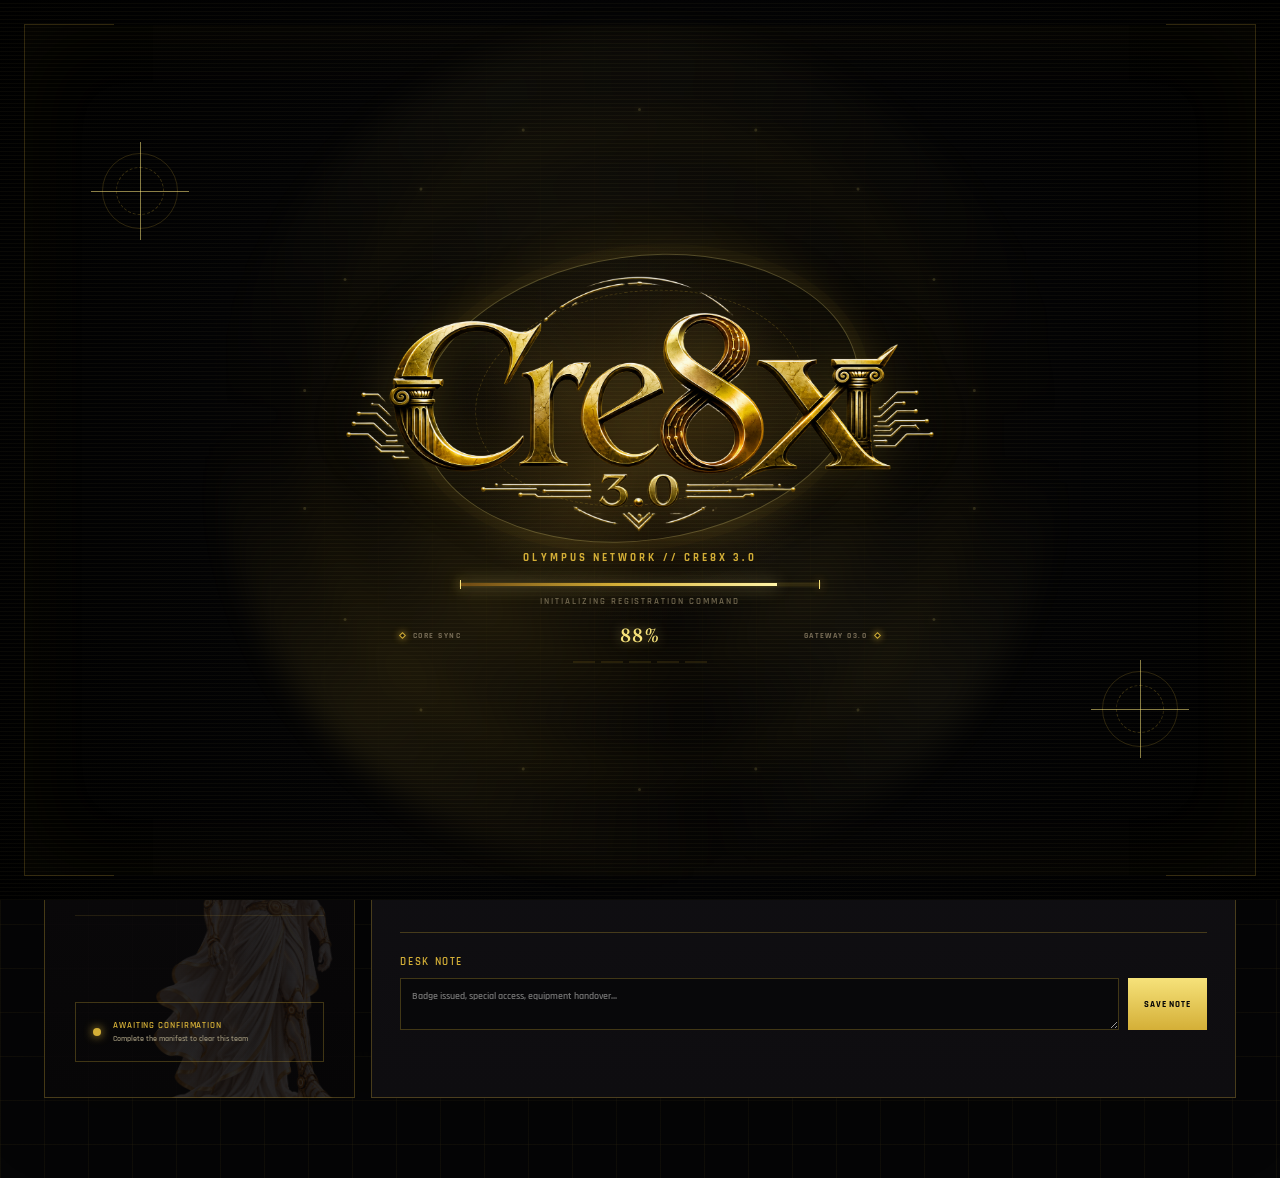
==== checkin.html @ bf16a292 "Launch Cre8x Olympus registration desk with Supabase backend" ====
<!doctype html>
<html lang="en">
<head>
  <meta charset="UTF-8"><meta name="viewport" content="width=device-width, initial-scale=1.0"><meta name="theme-color" content="#080704">
  <title>Check-in Desk · Cre8x 3.0</title>
  <link rel="preconnect" href="https://fonts.googleapis.com"><link rel="preconnect" href="https://fonts.gstatic.com" crossorigin>
  <link href="https://fonts.googleapis.com/css2?family=Cinzel:wght@500;700;900&family=Rajdhani:wght@500;600;700&display=swap" rel="stylesheet">
  <link rel="stylesheet" href="styles.css">
</head>
<body data-page="checkin">
  <div class="preloader" data-preloader role="status" aria-label="Loading Cre8x Olympus Command"><div class="preloader-grid" aria-hidden="true"></div><div class="preloader-core"><div class="glitch-logo" aria-hidden="true"><img class="glitch-base" src="assets/cre8x-logo.png" alt=""><img class="glitch-layer glitch-a" src="assets/cre8x-logo.png" alt=""><img class="glitch-layer glitch-b" src="assets/cre8x-logo.png" alt=""></div><span class="loader-kicker">OLYMPUS NETWORK // CRE8X 3.0</span><div class="loader-track"><i></i></div><small>INITIALIZING REGISTRATION COMMAND</small></div></div>
  <div class="ambient" aria-hidden="true"><span></span><span></span><span></span></div>
  <div class="app-shell">
    <aside class="sidebar" id="sidebar">
      <a class="brand" href="index.html" aria-label="Cre8x 3.0 Olympus Command home"><img class="brand-logo" src="assets/cre8x-logo.png" alt="Cre8x 3.0"></a>
      <nav class="main-nav" aria-label="Primary navigation"><span class="nav-caption">Command</span><a class="nav-link" href="index.html"><i>⌂</i><span>Overview</span></a><a class="nav-link active" href="checkin.html"><i>⌁</i><span>Check-in desk</span><b class="nav-count" data-pending-count>10</b></a><a class="nav-link" href="teams.html"><i>△</i><span>Finalist teams</span></a><a class="nav-link" href="reports.html"><i>⌗</i><span>Reports</span></a></nav>
      <div class="sidebar-orbit" aria-hidden="true"><span class="orbit-dot"></span><span class="orbit-ring"></span><span class="orbit-core">Ω</span></div>
      <div class="sidebar-foot"><span class="signal"><i></i> System online</span><small>Grand Finale · Colombo</small></div>
    </aside>
    <div class="workspace">
      <header class="topbar"><button class="icon-button mobile-menu" data-menu-toggle aria-label="Open navigation">☰</button><div class="topbar-title"><span>DELEGATE OPERATIONS</span><strong>Check-in desk</strong></div><div class="topbar-actions"><button class="command-trigger" data-search-trigger><span>⌕</span> Search <kbd>Ctrl K</kbd></button><div class="live-chip"><i></i><span>Live</span><b data-clock>00:00</b></div><button class="avatar">CR</button></div></header>

      <main class="content checkin-content">
        <section class="page-intro reveal">
          <div><span class="eyebrow">GATE I · ARRIVALS</span><h1>Delegate <em>check-in.</em></h1><p>Verify attendance, update delegates, and clear each team for the finale.</p></div>
          <div class="intro-stats"><span><small>VERIFIED</small><strong data-checked-count>0</strong></span><i></i><span><small>AWAITING</small><strong data-pending-count>10</strong></span></div>
        </section>

        <section class="desk-toolbar reveal delay-1">
          <button class="step-button" data-prev-team aria-label="Previous team">←</button>
          <label class="team-select-wrap"><span>ACTIVE TEAM</span><select data-team-select aria-label="Select team"></select></label>
          <button class="step-button" data-next-team aria-label="Next team">→</button>
          <div class="toolbar-spacer"></div>
          <button class="button ghost compact" data-mark-all>Mark all present</button>
          <button class="button primary compact" data-confirm-team>Confirm team <i>↗</i></button>
        </section>

        <section class="active-team-layout reveal delay-2">
          <article class="team-profile gold-frame" data-team-profile></article>
          <article class="member-manifest panel">
            <div class="section-heading"><div><span class="eyebrow">DELEGATE MANIFEST</span><h2 data-manifest-title>Team members</h2></div><span class="manifest-count" data-member-count>0 / 0 present</span></div>
            <div class="member-list" data-member-list></div>
            <div class="desk-notes"><label for="desk-note">DESK NOTE</label><textarea id="desk-note" rows="2" placeholder="Badge issued, special access, equipment handover…" data-desk-note></textarea><button data-save-note>Save note</button></div>
          </article>
        </section>
      </main>
    </div>
  </div>

  <div class="member-modal" data-member-modal aria-hidden="true"><div class="member-modal-card gold-frame" role="dialog" aria-modal="true" aria-label="Replace delegate"><button class="modal-close" data-close-modal aria-label="Close">×</button><span class="eyebrow">ROSTER UPDATE</span><h2>Replace delegate</h2><p>Original: <strong data-original-member></strong></p><label>Replacement name<input data-replacement-name placeholder="Full name"></label><label>Student ID<input data-replacement-id placeholder="Registration number"></label><label>Contact number<input data-replacement-phone placeholder="Mobile / WhatsApp"></label><div class="modal-actions"><button class="button ghost" data-close-modal>Cancel</button><button class="button primary" data-save-replacement>Save replacement</button></div></div></div>
  <div class="search-dialog" data-search-dialog aria-hidden="true"><div class="search-modal" role="dialog" aria-modal="true" aria-label="Quick search"><div class="search-field"><span>⌕</span><input type="search" placeholder="Search a team, member or student ID…" data-global-search><kbd>ESC</kbd></div><div class="search-results" data-search-results><p>Start typing to search the finalist roster.</p></div></div></div>
  <div class="toast" role="status" aria-live="polite" data-toast></div>
  <script src="config.js"></script>
  <script src="app.js"></script>
</body>
</html>
---- styles.css ----
:root {
  --ink: #070604;
  --ink-soft: #0e0c08;
  --surface: rgba(22, 18, 11, .78);
  --surface-strong: #17120b;
  --surface-hover: #201a10;
  --gold: #c9a15b;
  --gold-bright: #f0d393;
  --gold-pale: #f8e8bd;
  --bronze: #826634;
  --ivory: #f1eadc;
  --muted: #918779;
  --line: rgba(201, 161, 91, .2);
  --line-bright: rgba(201, 161, 91, .48);
  --success: #93cfa4;
  --danger: #dd7f72;
  --display: "Cinzel", Georgia, serif;
  --sans: "Manrope", system-ui, sans-serif;
  --sidebar: 252px;
  --ease: cubic-bezier(.2, .8, .2, 1);
}

* { box-sizing: border-box; }
html { scroll-behavior: smooth; }
body { margin: 0; min-height: 100vh; background: var(--ink); color: var(--ivory); font-family: var(--sans); -webkit-font-smoothing: antialiased; }
button, input, select, textarea { font: inherit; }
button, a { -webkit-tap-highlight-color: transparent; }
a { color: inherit; text-decoration: none; }
button { color: inherit; }
::selection { background: var(--gold); color: var(--ink); }
::-webkit-scrollbar { width: 10px; height: 10px; }
::-webkit-scrollbar-track { background: var(--ink); }
::-webkit-scrollbar-thumb { background: #352a19; border: 3px solid var(--ink); border-radius: 10px; }

body::before { content: ""; position: fixed; inset: 0; pointer-events: none; opacity: .16; z-index: 20; background-image: url("data:image/svg+xml,%3Csvg viewBox='0 0 180 180' xmlns='http://www.w3.org/2000/svg'%3E%3Cfilter id='n'%3E%3CfeTurbulence type='fractalNoise' baseFrequency='.9' numOctaves='4' stitchTiles='stitch'/%3E%3C/filter%3E%3Crect width='100%25' height='100%25' filter='url(%23n)' opacity='.18'/%3E%3C/svg%3E"); mix-blend-mode: soft-light; }
.ambient { position: fixed; inset: 0; overflow: hidden; pointer-events: none; z-index: -1; }
.ambient::before { content: ""; position: absolute; inset: 0; background-image: linear-gradient(rgba(201,161,91,.025) 1px, transparent 1px), linear-gradient(90deg, rgba(201,161,91,.025) 1px, transparent 1px); background-size: 68px 68px; mask-image: linear-gradient(to bottom, black, transparent 72%); }
.ambient span { position: absolute; border-radius: 50%; filter: blur(1px); background: radial-gradient(circle, rgba(201,161,91,.12), transparent 68%); }
.ambient span:nth-child(1) { width: 820px; height: 820px; right: -340px; top: -360px; }
.ambient span:nth-child(2) { width: 540px; height: 540px; left: 8%; bottom: -400px; opacity: .55; }

.app-shell { min-height: 100vh; }
.sidebar { position: fixed; inset: 0 auto 0 0; width: var(--sidebar); display: flex; flex-direction: column; padding: 28px 20px 22px; border-right: 1px solid var(--line); background: rgba(7,6,4,.84); backdrop-filter: blur(24px); z-index: 15; }
.sidebar::before { content: ""; position: absolute; top: 0; left: 0; right: 0; height: 7px; background: repeating-linear-gradient(90deg, var(--gold) 0 14px, transparent 14px 21px, var(--gold) 21px 28px, transparent 28px 42px); opacity: .55; }
.brand { display: flex; align-items: center; gap: 13px; padding: 8px; }
.brand-mark { width: 50px; height: 50px; display: grid; place-items: center; position: relative; border: 1px solid var(--gold); transform: rotate(45deg); background: radial-gradient(circle, rgba(201,161,91,.18), transparent 65%); box-shadow: inset 0 0 0 4px var(--ink), inset 0 0 0 5px rgba(201,161,91,.35); }
.brand-mark i { font-family: var(--display); font-size: 22px; font-style: normal; transform: rotate(-45deg); color: var(--gold-pale); }
.brand-mark b { position: absolute; font: 7px var(--sans); letter-spacing: 1px; transform: rotate(-45deg) translate(10px, 10px); color: var(--gold); }
.brand > span:last-child { display: flex; flex-direction: column; gap: 1px; }
.brand strong { font: 700 21px/1 var(--display); letter-spacing: .13em; }
.brand small { margin-top: 5px; font-size: 8px; color: var(--gold); letter-spacing: .23em; }
.main-nav { display: flex; flex-direction: column; gap: 7px; margin-top: 64px; }
.nav-caption { color: #5e5548; font-size: 9px; letter-spacing: .26em; padding: 0 13px 10px; }
.nav-link { height: 50px; display: flex; align-items: center; gap: 13px; padding: 0 13px; color: #82796b; border: 1px solid transparent; transition: .25s var(--ease); position: relative; }
.nav-link i { width: 22px; color: var(--bronze); font: normal 19px var(--display); text-align: center; }
.nav-link span { font-size: 13px; font-weight: 600; }
.nav-link:hover { color: var(--ivory); transform: translateX(3px); }
.nav-link.active { background: linear-gradient(90deg, rgba(201,161,91,.16), rgba(201,161,91,.03)); color: var(--gold-pale); border-color: var(--line); }
.nav-link.active::before { content: ""; position: absolute; left: -21px; width: 2px; height: 28px; background: var(--gold-bright); box-shadow: 0 0 16px var(--gold); }
.nav-link.active i { color: var(--gold-bright); }
.nav-count { margin-left: auto; min-width: 22px; height: 22px; display: grid; place-items: center; border: 1px solid var(--line); font-size: 10px; font-weight: 700; color: var(--gold); border-radius: 50%; }
.sidebar-orbit { width: 146px; height: 146px; margin: auto auto 28px; position: relative; display: grid; place-items: center; opacity: .5; }
.orbit-ring { position: absolute; width: 112px; height: 112px; border: 1px solid var(--line-bright); border-radius: 50%; box-shadow: inset 0 0 35px rgba(201,161,91,.07); }
.orbit-ring::before, .orbit-ring::after { content: ""; position: absolute; inset: 15px; border: 1px dashed var(--line); border-radius: 50%; }
.orbit-ring::after { inset: -16px; border-style: solid; opacity: .25; }
.orbit-core { font: 24px var(--display); color: var(--gold); }
.orbit-dot { position: absolute; width: 7px; height: 7px; border-radius: 50%; background: var(--gold-bright); top: 16px; left: 68px; box-shadow: 0 0 14px var(--gold); transform-origin: 4px 57px; animation: orbit 9s linear infinite; }
.sidebar-foot { display: flex; flex-direction: column; gap: 7px; padding: 16px 10px 0; border-top: 1px solid var(--line); }
.sidebar-foot small { font-size: 9px; letter-spacing: .13em; color: #5d554a; text-transform: uppercase; }
.signal { font-size: 10px; color: var(--success); text-transform: uppercase; letter-spacing: .11em; }
.signal i, .live-chip i { display: inline-block; width: 6px; height: 6px; border-radius: 50%; background: var(--success); box-shadow: 0 0 8px var(--success); margin-right: 7px; animation: pulse 2s infinite; }

.workspace { min-height: 100vh; margin-left: var(--sidebar); }
.topbar { height: 82px; display: flex; align-items: center; justify-content: space-between; gap: 24px; padding: 0 clamp(24px, 4vw, 62px); border-bottom: 1px solid var(--line); position: sticky; top: 0; z-index: 12; background: rgba(7,6,4,.72); backdrop-filter: blur(18px); }
.topbar-title { display: flex; flex-direction: column; gap: 2px; }
.topbar-title span { color: var(--bronze); font-size: 8px; letter-spacing: .24em; }
.topbar-title strong { font-family: var(--display); font-size: 14px; letter-spacing: .04em; }
.topbar-actions { display: flex; align-items: center; gap: 10px; }
.command-trigger { display: flex; align-items: center; gap: 8px; height: 38px; padding: 0 10px 0 13px; border: 1px solid var(--line); background: rgba(255,255,255,.02); color: var(--muted); font-size: 11px; cursor: pointer; }
.command-trigger:hover { border-color: var(--line-bright); color: var(--ivory); }
kbd { padding: 3px 6px; border: 1px solid var(--line); background: #15110b; color: #756b5e; font-size: 8px; font-family: var(--sans); }
.live-chip { display: flex; align-items: center; height: 38px; padding: 0 12px; border: 1px solid var(--line); color: var(--muted); font-size: 10px; letter-spacing: .08em; text-transform: uppercase; }
.live-chip b { color: var(--ivory); font-weight: 500; padding-left: 9px; margin-left: 9px; border-left: 1px solid var(--line); font-variant-numeric: tabular-nums; }
.avatar { width: 38px; height: 38px; border-radius: 50%; border: 1px solid var(--gold); background: linear-gradient(135deg, var(--gold), #65491f); color: var(--ink); font-size: 10px; font-weight: 800; cursor: pointer; }
.mobile-menu { display: none; }
.content { width: min(1540px, 100%); margin: 0 auto; padding: clamp(28px, 4.5vw, 70px) clamp(22px, 4.5vw, 68px) 80px; }

.reveal { animation: rise .7s var(--ease) both; }
.delay-1 { animation-delay: .08s; }.delay-2 { animation-delay: .16s; }.delay-3 { animation-delay: .24s; }
.gold-frame { position: relative; border: 1px solid var(--line-bright); background: linear-gradient(145deg, rgba(36,28,16,.78), rgba(10,8,5,.92)); }
.gold-frame::before, .gold-frame::after { content: ""; position: absolute; width: 22px; height: 22px; pointer-events: none; }
.gold-frame::before { top: -1px; left: -1px; border-top: 2px solid var(--gold-bright); border-left: 2px solid var(--gold-bright); }
.gold-frame::after { bottom: -1px; right: -1px; border-bottom: 2px solid var(--gold-bright); border-right: 2px solid var(--gold-bright); }
.eyebrow { display: flex; align-items: center; gap: 12px; color: var(--gold); font-size: 9px; font-weight: 700; letter-spacing: .2em; }
.eyebrow i { width: 34px; height: 1px; background: var(--line-bright); }
.hero-grid { display: grid; grid-template-columns: minmax(0, 1.75fr) minmax(320px, .85fr); gap: 18px; }
.hero-panel { min-height: 440px; padding: clamp(34px, 5vw, 72px); overflow: hidden; }
.hero-panel::after { width: 280px; height: 280px; border: 1px solid var(--line); border-radius: 50%; right: -90px; bottom: -120px; box-shadow: 0 0 0 28px rgba(201,161,91,.025), 0 0 0 56px rgba(201,161,91,.018); }
.hero-panel h1, .page-intro h1 { margin: 26px 0 20px; font: 500 clamp(48px, 6vw, 82px)/.96 var(--display); letter-spacing: -.04em; }
.hero-panel h1 em, .page-intro h1 em { color: var(--gold-bright); font-style: normal; }
.hero-panel p { max-width: 620px; margin: 0; color: var(--muted); font-size: 14px; line-height: 1.8; }
.hero-actions { display: flex; gap: 12px; margin-top: 38px; }
.button { min-height: 46px; display: inline-flex; align-items: center; justify-content: center; gap: 18px; padding: 0 20px; border: 1px solid var(--line-bright); background: transparent; cursor: pointer; font-size: 11px; font-weight: 700; letter-spacing: .08em; text-transform: uppercase; transition: .25s var(--ease); }
.button.primary { background: linear-gradient(135deg, var(--gold-bright), #a77b36); color: #100c06; border-color: var(--gold-bright); box-shadow: 0 12px 36px rgba(201,161,91,.14); }
.button.primary:hover { transform: translateY(-2px); box-shadow: 0 16px 44px rgba(201,161,91,.24); }
.button.ghost:hover { background: rgba(201,161,91,.08); border-color: var(--gold); color: var(--gold-pale); }
.button.compact { min-height: 40px; padding: 0 16px; font-size: 9px; }
.hero-inscription { position: absolute; bottom: 24px; left: 72px; color: rgba(201,161,91,.21); font: 11px var(--display); letter-spacing: .4em; }
.progress-oracle { min-height: 440px; padding: 28px; display: flex; flex-direction: column; justify-content: space-between; overflow: hidden; }
.oracle-head, .oracle-foot { display: flex; justify-content: space-between; align-items: center; font-size: 9px; letter-spacing: .12em; text-transform: uppercase; color: var(--muted); }
.oracle-head b { color: var(--success); font-weight: 600; }
.progress-sigil { width: min(245px, 75%); aspect-ratio: 1; margin: auto; border-radius: 50%; display: grid; place-items: center; position: relative; background: conic-gradient(var(--gold-bright) calc(var(--progress) * 1%), rgba(201,161,91,.1) 0); box-shadow: 0 0 80px rgba(201,161,91,.08); }
.progress-sigil::before { content: ""; position: absolute; inset: 7px; border-radius: 50%; background: var(--ink-soft); }
.sigil-rings { position: absolute; inset: -17px; border: 1px dashed rgba(201,161,91,.22); border-radius: 50%; animation: orbit 28s linear infinite; }
.sigil-rings span:first-child { position: absolute; inset: 24px; border: 1px solid rgba(201,161,91,.13); border-radius: 50%; }
.sigil-rings span:last-child { position: absolute; width: 8px; height: 8px; border: 1px solid var(--gold); background: var(--ink); transform: rotate(45deg); top: 31px; right: 28px; }
.sigil-value { z-index: 1; display: flex; flex-direction: column; align-items: center; }
.sigil-value strong { font: 500 50px var(--display); color: var(--gold-pale); }
.sigil-value small { font-size: 8px; color: var(--muted); letter-spacing: .2em; }
.oracle-foot { padding-top: 19px; border-top: 1px solid var(--line); }
.oracle-foot i { font-style: normal; color: var(--ivory); font-size: 13px; margin-right: 5px; }

.metrics-grid { display: grid; grid-template-columns: repeat(4, 1fr); margin-top: 18px; border: 1px solid var(--line); }
.metric-card { min-height: 128px; display: flex; align-items: center; gap: 18px; padding: 24px; background: rgba(17,14,9,.72); border-right: 1px solid var(--line); position: relative; }
.metric-card:last-child { border-right: 0; }
.metric-rune { width: 38px; height: 48px; display: grid; place-items: center; flex: 0 0 auto; font: 10px var(--display); color: var(--gold); border: 1px solid var(--line); clip-path: polygon(50% 0, 100% 25%, 100% 75%, 50% 100%, 0 75%, 0 25%); background: rgba(201,161,91,.06); }
.metric-card > div { display: flex; flex-direction: column; gap: 7px; }
.metric-card small { color: var(--muted); text-transform: uppercase; font-size: 8px; letter-spacing: .16em; }
.metric-card strong { font: 500 26px var(--display); }
.metric-card strong i { font: normal 9px var(--sans); color: #6d6458; margin-left: 5px; }
.trend { margin-left: auto; font-size: 8px; font-style: normal; color: var(--success); border: 1px solid rgba(147,207,164,.25); padding: 4px 6px; }
.trend.neutral { color: var(--gold); border-color: var(--line); }

.dashboard-grid { display: grid; grid-template-columns: 1.2fr .8fr; gap: 18px; margin-top: 18px; }
.panel { background: rgba(17,14,9,.75); border: 1px solid var(--line); padding: 28px; }
.section-heading { display: flex; align-items: flex-start; justify-content: space-between; gap: 20px; margin-bottom: 24px; }
.section-heading h2 { margin: 7px 0 0; font: 500 24px var(--display); letter-spacing: -.02em; }
.section-heading > a { margin-top: 10px; color: var(--gold); font-size: 10px; text-transform: uppercase; letter-spacing: .12em; }
.section-heading > a i { font-style: normal; margin-left: 5px; }
.queue-list { display: flex; flex-direction: column; }
.queue-item { display: grid; grid-template-columns: 46px 1fr auto auto; align-items: center; gap: 14px; min-height: 74px; border-top: 1px solid rgba(201,161,91,.11); transition: .2s; }
.queue-item:hover { background: rgba(201,161,91,.035); padding: 0 9px; }
.queue-index { color: var(--bronze); font: 10px var(--display); }
.queue-team { display: flex; flex-direction: column; gap: 4px; min-width: 0; }
.queue-team strong { font-size: 12px; white-space: nowrap; overflow: hidden; text-overflow: ellipsis; }
.queue-team small { color: var(--muted); font-size: 9px; }
.status-pill { display: inline-flex; align-items: center; gap: 6px; padding: 6px 8px; border: 1px solid var(--line); color: var(--gold); font-size: 8px; letter-spacing: .08em; text-transform: uppercase; white-space: nowrap; }
.status-pill.checked { color: var(--success); border-color: rgba(147,207,164,.25); background: rgba(147,207,164,.045); }
.queue-item > a { color: var(--muted); font-size: 18px; padding: 9px; }
.queue-item > a:hover { color: var(--gold); }
.period { color: var(--success); font-size: 8px; letter-spacing: .14em; border: 1px solid rgba(147,207,164,.22); padding: 6px 8px; }
.pulse-panel { display: flex; flex-direction: column; }
.pulse-chart { min-height: 285px; display: flex; align-items: stretch; justify-content: space-between; gap: 9px; padding: 20px 8px 0; border-bottom: 1px solid var(--line); background: repeating-linear-gradient(to top, transparent 0 51px, rgba(201,161,91,.07) 51px 52px); }
.pulse-bar { flex: 1; display: flex; flex-direction: column; justify-content: flex-end; align-items: center; gap: 11px; min-width: 14px; }
.pulse-bar i { display: block; width: min(24px, 70%); height: calc(var(--bar) * 1%); min-height: 2px; background: linear-gradient(to top, #654921, var(--gold-bright)); box-shadow: 0 0 18px rgba(201,161,91,.11); transition: height .8s var(--ease); }
.pulse-bar span { font-size: 7px; color: var(--muted); padding-bottom: 9px; writing-mode: vertical-rl; transform: rotate(180deg); max-height: 55px; overflow: hidden; }
.pulse-legend { display: flex; gap: 18px; padding-top: 18px; color: var(--muted); font-size: 9px; }
.pulse-legend span, .donut-legend span { display: flex; align-items: center; gap: 7px; }
.gold-dot, .muted-dot { width: 7px; height: 7px; border-radius: 50%; display: inline-block; background: var(--gold-bright); }
.muted-dot { background: #3a342b; }
.command-strip { margin-top: 18px; padding: 30px; border: 1px solid var(--line); display: flex; align-items: center; justify-content: space-between; gap: 30px; background: linear-gradient(90deg, rgba(201,161,91,.08), rgba(201,161,91,.015)); }
.command-strip h2 { margin: 7px 0 0; font: 500 22px var(--display); }
.command-actions { display: grid; grid-template-columns: repeat(3, minmax(190px, 1fr)); gap: 8px; flex: 1; max-width: 820px; }
.command-card { min-height: 66px; display: flex; align-items: center; gap: 11px; border: 1px solid var(--line); background: rgba(7,6,4,.58); padding: 11px 14px; text-align: left; cursor: pointer; transition: .2s; }
.command-card:hover { border-color: var(--line-bright); transform: translateY(-2px); background: rgba(201,161,91,.055); }
.command-card > i { font: normal 9px var(--display); color: var(--gold); }
.command-card > span { display: flex; flex-direction: column; gap: 3px; }
.command-card strong { font-size: 10px; }.command-card small { font-size: 8px; color: var(--muted); }.command-card > b { margin-left: auto; color: var(--gold); }

.page-intro { display: flex; align-items: flex-end; justify-content: space-between; gap: 30px; margin-bottom: 36px; }
.page-intro h1 { margin: 15px 0 10px; font-size: clamp(42px, 5vw, 68px); }
.page-intro p { margin: 0; color: var(--muted); font-size: 13px; }
.intro-stats { display: flex; align-items: center; gap: 30px; padding: 17px 22px; border: 1px solid var(--line); background: rgba(201,161,91,.03); }
.intro-stats span { display: flex; flex-direction: column; gap: 5px; min-width: 82px; }.intro-stats small { color: var(--muted); font-size: 8px; letter-spacing: .17em; }.intro-stats strong { font: 500 27px var(--display); color: var(--gold-pale); }.intro-stats i { width: 1px; height: 34px; background: var(--line); }
.desk-toolbar { display: flex; align-items: center; gap: 8px; margin-bottom: 16px; padding: 8px; border: 1px solid var(--line); background: rgba(17,14,9,.7); }
.step-button { width: 42px; height: 42px; border: 1px solid var(--line); background: transparent; color: var(--gold); cursor: pointer; }.step-button:hover { background: rgba(201,161,91,.08); }
.team-select-wrap { display: flex; align-items: center; gap: 14px; height: 42px; padding: 0 13px; border: 1px solid var(--line); min-width: 310px; }.team-select-wrap span { font-size: 8px; letter-spacing: .15em; color: var(--bronze); }.team-select-wrap select { appearance: none; flex: 1; border: 0; outline: 0; background: transparent; color: var(--ivory); font-size: 11px; font-weight: 700; cursor: pointer; }.team-select-wrap option { background: #17120b; }.toolbar-spacer { flex: 1; }
.active-team-layout { display: grid; grid-template-columns: minmax(270px, .37fr) minmax(0, 1fr); gap: 16px; }
.team-profile { min-height: 620px; padding: 35px 30px; overflow: hidden; display: flex; flex-direction: column; }
.team-profile::after { width: 190px; height: 190px; right: -70px; bottom: -70px; border-radius: 50%; border: 1px solid var(--line); box-shadow: 0 0 0 25px rgba(201,161,91,.02), 0 0 0 50px rgba(201,161,91,.015); }
.team-badge-large { width: 84px; height: 84px; display: grid; place-items: center; border: 1px solid var(--gold); transform: rotate(45deg); margin: 22px 0 40px 13px; background: rgba(201,161,91,.06); box-shadow: inset 0 0 0 7px #100c07, inset 0 0 0 8px var(--line); }
.team-badge-large span { transform: rotate(-45deg); font: 500 17px var(--display); color: var(--gold-pale); }
.team-profile h2 { margin: 0 0 9px; font: 500 34px/1.05 var(--display); }
.team-profile .institution { color: var(--gold); font-size: 10px; letter-spacing: .12em; text-transform: uppercase; }
.team-meta-list { margin: 28px 0; display: grid; gap: 0; border-top: 1px solid var(--line); }
.team-meta-list div { display: flex; justify-content: space-between; padding: 13px 0; border-bottom: 1px solid var(--line); font-size: 10px; }.team-meta-list span { color: var(--muted); }.team-meta-list b { font-weight: 600; }
.team-status-large { margin-top: auto; padding: 17px; border: 1px solid var(--line); display: flex; align-items: center; gap: 12px; color: var(--gold); }.team-status-large.checked { color: var(--success); border-color: rgba(147,207,164,.26); }.team-status-large i { width: 8px; height: 8px; border-radius: 50%; background: currentColor; box-shadow: 0 0 10px currentColor; }.team-status-large span { display: flex; flex-direction: column; gap: 3px; font-size: 9px; letter-spacing: .1em; }.team-status-large small { color: var(--muted); font-size: 8px; letter-spacing: 0; }
.member-manifest { min-height: 620px; }.manifest-count { color: var(--gold); font-size: 9px; letter-spacing: .12em; border: 1px solid var(--line); padding: 7px 10px; }
.member-list { display: flex; flex-direction: column; }.member-row { display: grid; grid-template-columns: 42px minmax(170px, 1.3fr) minmax(120px, .75fr) auto auto; align-items: center; gap: 14px; min-height: 84px; border-top: 1px solid var(--line); }
.member-no { color: var(--bronze); font: 10px var(--display); }.member-identity, .member-academic { display: flex; flex-direction: column; gap: 5px; min-width: 0; }.member-identity strong { font-size: 11px; overflow: hidden; text-overflow: ellipsis; white-space: nowrap; }.member-identity small, .member-academic small { color: var(--muted); font-size: 8px; }.member-academic span { font-size: 9px; color: #b9aea0; overflow: hidden; text-overflow: ellipsis; white-space: nowrap; }
.attendance-toggle { min-width: 100px; height: 34px; border: 1px solid rgba(147,207,164,.25); color: var(--success); background: rgba(147,207,164,.04); font-size: 8px; font-weight: 700; letter-spacing: .1em; cursor: pointer; }.attendance-toggle.absent { color: var(--danger); border-color: rgba(221,127,114,.25); background: rgba(221,127,114,.035); }.attendance-toggle:hover { filter: brightness(1.25); }
.more-button { width: 34px; height: 34px; border: 1px solid var(--line); background: transparent; color: var(--muted); cursor: pointer; }.more-button:hover { color: var(--gold); border-color: var(--gold); }
.desk-notes { display: grid; grid-template-columns: 1fr auto; gap: 9px; padding-top: 22px; margin-top: 12px; border-top: 1px solid var(--line); }.desk-notes label { grid-column: 1 / -1; color: var(--bronze); font-size: 8px; letter-spacing: .15em; }.desk-notes textarea { resize: vertical; min-height: 46px; color: var(--ivory); background: rgba(0,0,0,.22); border: 1px solid var(--line); padding: 11px; outline: none; font-size: 10px; }.desk-notes textarea:focus { border-color: var(--gold); }.desk-notes button { border: 1px solid var(--line-bright); background: rgba(201,161,91,.07); color: var(--gold-pale); padding: 0 16px; cursor: pointer; font-size: 9px; text-transform: uppercase; letter-spacing: .1em; }

.filter-bar { display: flex; gap: 12px; align-items: center; padding: 10px; border: 1px solid var(--line); margin-bottom: 16px; }.inline-search { height: 42px; flex: 1; max-width: 380px; display: flex; align-items: center; gap: 9px; padding: 0 13px; border: 1px solid var(--line); }.inline-search span { color: var(--gold); }.inline-search input { width: 100%; background: transparent; border: 0; outline: 0; color: var(--ivory); font-size: 10px; }.filter-pills { display: flex; gap: 6px; }.filter-pills button { height: 36px; padding: 0 12px; border: 1px solid transparent; background: transparent; color: var(--muted); cursor: pointer; font-size: 9px; }.filter-pills button.active { color: var(--gold-pale); border-color: var(--line); background: rgba(201,161,91,.07); }
.team-gallery { display: grid; grid-template-columns: repeat(3, minmax(0, 1fr)); gap: 14px; }.team-card { min-height: 292px; padding: 24px; border: 1px solid var(--line); background: rgba(17,14,9,.76); position: relative; overflow: hidden; transition: .25s var(--ease); }.team-card:hover { transform: translateY(-4px); border-color: var(--line-bright); background: rgba(24,19,11,.9); }.team-card::after { content: attr(data-index); position: absolute; right: 16px; bottom: -20px; color: rgba(201,161,91,.035); font: 700 112px var(--display); pointer-events: none; }.team-card-head { display: flex; justify-content: space-between; align-items: flex-start; }.team-id { width: 54px; height: 54px; display: grid; place-items: center; transform: rotate(45deg); border: 1px solid var(--line-bright); }.team-id span { transform: rotate(-45deg); font: 8px var(--display); color: var(--gold); }.team-card h2 { margin: 30px 0 7px; font: 500 21px var(--display); position: relative; z-index: 1; }.team-card .uni { color: var(--muted); font-size: 9px; min-height: 22px; }.team-card-stats { display: grid; grid-template-columns: repeat(3,1fr); margin: 22px 0; border-top: 1px solid var(--line); border-bottom: 1px solid var(--line); }.team-card-stats span { display: flex; flex-direction: column; gap: 4px; padding: 12px 5px; border-right: 1px solid var(--line); }.team-card-stats span:last-child { border: 0; }.team-card-stats small { font-size: 7px; color: var(--muted); letter-spacing: .09em; }.team-card-stats b { font: 500 17px var(--display); }.team-card-foot { display: flex; align-items: center; justify-content: space-between; position: relative; z-index: 1; }.team-card-foot a { color: var(--gold); font-size: 9px; letter-spacing: .1em; text-transform: uppercase; }

.reports-kpis { display: grid; grid-template-columns: repeat(3, 1fr); border: 1px solid var(--line); margin-bottom: 16px; }.reports-kpis article { min-height: 154px; padding: 26px; border-right: 1px solid var(--line); background: rgba(17,14,9,.72); display: flex; flex-direction: column; justify-content: space-between; }.reports-kpis article:last-child { border: 0; }.reports-kpis small { color: var(--muted); font-size: 8px; letter-spacing: .15em; }.reports-kpis strong { font: 500 39px var(--display); color: var(--gold-pale); }.reports-kpis strong em { font: normal 10px var(--sans); color: var(--muted); margin-left: 5px; }.thin-progress { height: 3px; background: rgba(201,161,91,.1); overflow: hidden; }.thin-progress i { display: block; height: 100%; width: 0; background: var(--gold-bright); transition: width .8s var(--ease); }.report-tag { color: var(--success); font-size: 8px; letter-spacing: .13em; }.report-grid { display: grid; grid-template-columns: 1fr .72fr; gap: 16px; margin-bottom: 16px; }.institutional-panel > div:last-child { display: flex; flex-direction: column; gap: 17px; }.institution-row { display: grid; grid-template-columns: 170px 1fr 30px; align-items: center; gap: 12px; }.institution-row span { font-size: 9px; color: #b8afa2; white-space: nowrap; overflow: hidden; text-overflow: ellipsis; }.institution-row div { height: 5px; background: rgba(201,161,91,.09); }.institution-row i { display: block; height: 100%; background: linear-gradient(90deg, #765826, var(--gold-bright)); }.institution-row b { font: 10px var(--display); color: var(--gold); text-align: right; }.donut-wrap { display: flex; align-items: center; justify-content: center; gap: 34px; min-height: 220px; }.report-donut { --progress: 0; width: 175px; aspect-ratio: 1; border-radius: 50%; display: grid; place-items: center; background: conic-gradient(var(--gold-bright) calc(var(--progress) * 1%), #272118 0); position: relative; }.report-donut::before { content: ""; position: absolute; inset: 12px; background: #100d08; border-radius: 50%; }.report-donut span { z-index: 1; display: flex; flex-direction: column; align-items: center; }.report-donut b { font: 500 37px var(--display); }.report-donut small { color: var(--muted); font-size: 8px; }.donut-legend { display: flex; flex-direction: column; gap: 13px; color: var(--muted); font-size: 9px; }.donut-legend b { color: var(--ivory); }.roster-report table { width: 100%; border-collapse: collapse; text-align: left; }.roster-report th { padding: 13px 11px; border-bottom: 1px solid var(--line-bright); color: var(--bronze); font-size: 7px; letter-spacing: .14em; }.roster-report td { padding: 16px 11px; border-bottom: 1px solid rgba(201,161,91,.1); font-size: 9px; color: #b8afa2; }.roster-report td:first-child { color: var(--ivory); font-weight: 700; }.roster-report .note-cell { max-width: 200px; overflow: hidden; text-overflow: ellipsis; white-space: nowrap; }.intro-actions { display: flex; gap: 8px; }

.search-dialog, .member-modal { position: fixed; inset: 0; z-index: 40; display: grid; place-items: start center; padding-top: 11vh; background: rgba(0,0,0,.74); backdrop-filter: blur(10px); opacity: 0; pointer-events: none; transition: opacity .2s; }.search-dialog.open, .member-modal.open { opacity: 1; pointer-events: auto; }.search-modal { width: min(620px, calc(100% - 28px)); border: 1px solid var(--line-bright); background: #0d0b07; box-shadow: 0 32px 100px rgba(0,0,0,.55); }.search-field { display: flex; align-items: center; gap: 12px; padding: 14px 16px; border-bottom: 1px solid var(--line); }.search-field > span { color: var(--gold); font-size: 18px; }.search-field input { flex: 1; background: transparent; border: 0; outline: 0; color: var(--ivory); }.search-results { max-height: 410px; overflow: auto; padding: 9px; }.search-results > p { color: var(--muted); font-size: 10px; padding: 18px; text-align: center; }.search-result { display: flex; align-items: center; justify-content: space-between; gap: 15px; padding: 13px; border: 1px solid transparent; cursor: pointer; }.search-result:hover { border-color: var(--line); background: rgba(201,161,91,.04); }.search-result div { display: flex; flex-direction: column; gap: 4px; }.search-result strong { font-size: 11px; }.search-result small { color: var(--muted); font-size: 8px; }.search-result span { color: var(--gold); font-size: 9px; }
.member-modal { place-items: center; padding: 20px; }.member-modal-card { width: min(500px, 100%); padding: 34px; background: #100d08; position: relative; }.member-modal-card h2 { margin: 10px 0 8px; font: 500 29px var(--display); }.member-modal-card > p { color: var(--muted); font-size: 10px; margin-bottom: 24px; }.member-modal-card > label { display: flex; flex-direction: column; gap: 7px; margin-top: 13px; color: var(--bronze); font-size: 8px; letter-spacing: .12em; }.member-modal-card input { height: 43px; padding: 0 12px; color: var(--ivory); background: rgba(0,0,0,.28); border: 1px solid var(--line); outline: 0; }.member-modal-card input:focus { border-color: var(--gold); }.modal-close { position: absolute; top: 14px; right: 14px; width: 34px; height: 34px; border: 1px solid var(--line); background: transparent; color: var(--muted); cursor: pointer; }.modal-actions { display: flex; justify-content: flex-end; gap: 8px; margin-top: 26px; }
.toast { position: fixed; left: 50%; bottom: 24px; z-index: 60; padding: 12px 18px; color: var(--gold-pale); border: 1px solid var(--line-bright); background: #17120b; font-size: 10px; box-shadow: 0 16px 50px rgba(0,0,0,.5); transform: translate(-50%, 30px); opacity: 0; pointer-events: none; transition: .3s var(--ease); }.toast.show { opacity: 1; transform: translate(-50%, 0); }
.empty-state { grid-column: 1 / -1; padding: 70px 20px; border: 1px solid var(--line); color: var(--muted); text-align: center; font: 16px var(--display); }

@keyframes rise { from { opacity: 0; transform: translateY(18px); } to { opacity: 1; transform: none; } }
@keyframes orbit { to { transform: rotate(360deg); } }
@keyframes pulse { 50% { opacity: .4; transform: scale(.75); } }

@media (max-width: 1180px) {
  :root { --sidebar: 210px; }.sidebar { padding-inline: 14px; }.brand > span:last-child { display: none; }.brand { justify-content: center; }.nav-link.active::before { left: -15px; }.hero-grid { grid-template-columns: 1.4fr .85fr; }.metrics-grid { grid-template-columns: repeat(2,1fr); }.metric-card:nth-child(2) { border-right: 0; }.metric-card:nth-child(-n+2) { border-bottom: 1px solid var(--line); }.command-strip { align-items: flex-start; flex-direction: column; }.command-actions { width: 100%; max-width: none; }.team-gallery { grid-template-columns: repeat(2,1fr); }.member-row { grid-template-columns: 34px 1fr 110px auto; }.member-academic { grid-column: 2; }.member-row .more-button { grid-row: 1 / 3; grid-column: 4; }
}
@media (max-width: 820px) {
  .sidebar { transform: translateX(-100%); width: 252px; transition: transform .3s var(--ease); box-shadow: 24px 0 70px rgba(0,0,0,.55); }.sidebar.open { transform: none; }.sidebar .brand > span:last-child { display: flex; }.workspace { margin-left: 0; }.mobile-menu { display: grid; place-items: center; width: 38px; height: 38px; border: 1px solid var(--line); background: transparent; }.topbar { padding-inline: 18px; }.topbar-title { margin-right: auto; }.command-trigger { display: none; }.content { padding-top: 30px; }.hero-grid, .dashboard-grid, .active-team-layout, .report-grid { grid-template-columns: 1fr; }.hero-panel { min-height: 390px; }.progress-oracle { min-height: 390px; }.team-profile { min-height: 470px; }.command-actions { grid-template-columns: 1fr; }.page-intro { align-items: flex-start; flex-direction: column; }.intro-stats { width: 100%; }.desk-toolbar { flex-wrap: wrap; }.team-select-wrap { order: -1; width: 100%; }.toolbar-spacer { display: none; }.desk-toolbar .button { flex: 1; }.team-gallery { grid-template-columns: 1fr 1fr; }.filter-bar { align-items: stretch; flex-wrap: wrap; }.inline-search { max-width: none; flex-basis: 100%; }.reports-kpis { grid-template-columns: 1fr; }.reports-kpis article { border-right: 0; border-bottom: 1px solid var(--line); }.reports-kpis article:last-child { border-bottom: 0; }
}
@media (max-width: 560px) {
  .topbar-title { display: none; }.live-chip span { display: none; }.content { padding-inline: 15px; }.hero-panel { padding: 31px 25px; min-height: 430px; }.hero-panel h1 { font-size: 45px; }.hero-actions { align-items: stretch; flex-direction: column; }.hero-inscription { left: 25px; font-size: 8px; }.metrics-grid, .team-gallery { grid-template-columns: 1fr; }.metric-card { border-right: 0; border-bottom: 1px solid var(--line); }.metric-card:last-child { border-bottom: 0; }.queue-item { grid-template-columns: 32px 1fr auto; }.queue-item > .status-pill { display: none; }.command-strip { padding: 24px 18px; }.page-intro h1 { font-size: 43px; }.intro-stats { justify-content: space-between; }.member-manifest { padding: 21px 16px; }.member-row { grid-template-columns: 30px 1fr auto; padding: 13px 0; }.member-academic { grid-column: 2; }.attendance-toggle { grid-column: 2; min-width: 0; width: 110px; }.member-row .more-button { grid-column: 3; grid-row: 1 / 4; }.desk-notes { grid-template-columns: 1fr; }.desk-notes label { grid-column: 1; }.desk-notes button { min-height: 40px; }.filter-pills { width: 100%; }.filter-pills button { flex: 1; }.filter-bar > .button { width: 100%; }.institution-row { grid-template-columns: 110px 1fr 24px; }.donut-wrap { align-items: flex-start; flex-direction: column; }.table-scroll { overflow-x: auto; }.roster-report table { min-width: 720px; }.intro-actions { width: 100%; }.intro-actions .button { flex: 1; }.section-heading h2 { font-size: 21px; }
}
@media print { .sidebar,.topbar,.intro-actions,.filter-bar,.toast,.ambient { display:none!important; }.workspace { margin:0; }.content { padding: 20px; }.panel,.reports-kpis { break-inside: avoid; background:#fff; color:#111; }.roster-report td { color:#333; } body { background:#fff; color:#111; } }
@media (prefers-reduced-motion: reduce) { *,*::before,*::after { scroll-behavior:auto!important; animation-duration:.01ms!important; animation-iteration-count:1!important; transition-duration:.01ms!important; } }

/* ── REFERENCE THEME: BRIGHT OLYMPIAN GOLD ────────────────── */
:root {
  --ink: #050506;
  --ink-soft: #08080a;
  --surface: #0e0d10;
  --surface-strong: #121014;
  --surface-hover: #18151a;
  --gold: #d4af37;
  --gold-bright: #f6e27a;
  --gold-pale: #fff0a8;
  --bronze: #8a6d1d;
  --ivory: #ece4cc;
  --muted: #948b72;
  --line: rgba(212,175,55,.28);
  --line-bright: rgba(212,175,55,.72);
  --success: #7bd88f;
  --danger: #e5645a;
  --display: "Cinzel", Georgia, serif;
  --sans: "Rajdhani", system-ui, sans-serif;
  --sidebar: 0px;
}

body {
  font-size: 17px;
  font-weight: 600;
  overflow-x: hidden;
  background:
    radial-gradient(800px 420px at 85% -5%, rgba(212,175,55,.16), transparent),
    linear-gradient(rgba(212,175,55,.05) 1px, transparent 1px) 0 0 / 44px 44px,
    linear-gradient(90deg, rgba(212,175,55,.05) 1px, transparent 1px) 0 0 / 44px 44px,
    var(--ink);
}

body::before { opacity: .08; }
.ambient { display: none; }

.sidebar {
  inset: 0 0 auto 0;
  width: 100%;
  height: 82px;
  padding: 8px max(24px, calc((100vw - 1240px) / 2)) 17px;
  flex-direction: row;
  align-items: center;
  gap: 24px;
  border-right: 0;
  border-bottom: 1px solid var(--line);
  background: rgba(5,5,6,.9);
  backdrop-filter: blur(12px);
}

.sidebar::before {
  top: auto;
  bottom: 0;
  height: 12px;
  opacity: .78;
  background: url("data:image/svg+xml,%3Csvg xmlns='http://www.w3.org/2000/svg' width='28' height='12'%3E%3Cpath d='M0 11h28M2 11V1h10v8H6V5h2M16 11V1h10v8h-4V5' fill='none' stroke='%23d4af37' stroke-width='1.5'/%3E%3C/svg%3E") repeat-x;
}

.brand { justify-content: flex-start; flex: 0 0 auto; padding: 0; gap: 9px; }
.brand > span:last-child { display: flex; }
.brand-mark { width: 42px; height: 42px; border: 0; transform: none; background: none; box-shadow: none; }
.brand-mark i { transform: none; font-size: 0; }
.brand-mark i::before { content: "Ω"; font: 700 38px/1 var(--display); color: var(--gold-bright); }
.brand-mark b { display: none; }
.brand strong {
  font-size: 19px;
  letter-spacing: .07em;
  background: linear-gradient(180deg, var(--gold-bright), var(--gold) 58%, var(--bronze));
  -webkit-background-clip: text;
  background-clip: text;
  color: transparent;
}
.brand small { margin-top: 3px; font-size: 10px; color: var(--muted); letter-spacing: .04em; }

.main-nav { margin: 0 0 0 auto; flex-direction: row; gap: 2px; align-items: center; }
.nav-caption { display: none; }
.nav-link { height: 48px; padding: 0 14px; gap: 7px; color: var(--muted); border: 0; border-bottom: 2px solid transparent; }
.nav-link:hover { transform: none; color: var(--gold-bright); }
.nav-link.active { background: transparent; color: var(--gold); border-color: var(--gold); }
.nav-link.active::before { display: none; }
.nav-link i { width: 14px; font-size: 14px; color: currentColor; }
.nav-link span { font-size: 16px; font-weight: 600; }
.nav-count { width: 20px; min-width: 20px; height: 20px; color: var(--gold-bright); border-color: var(--line-bright); }
.sidebar-orbit { display: none; }
.sidebar-foot { flex: 0 0 auto; padding: 0; border: 0; }
.sidebar-foot small { display: none; }
.signal { padding: 7px 13px; border: 1px solid var(--line); color: var(--gold); font-size: 11px; letter-spacing: .06em; }
.signal i { background: var(--success); }

.workspace { margin-left: 0; padding-top: 82px; }
.topbar { display: none; }
.content { max-width: 1240px; padding: 34px 24px 80px; }

.reference-hero {
  position: relative;
  min-height: 570px;
  overflow: hidden;
  display: flex;
  flex-direction: column;
  align-items: center;
  justify-content: center;
  padding: 46px 16px 42px;
  text-align: center;
}
.reference-hero::after {
  content: "";
  position: absolute;
  inset: 22px;
  border: 1px solid rgba(212,175,55,.08);
  pointer-events: none;
}
.hero-omega {
  position: absolute;
  inset: 0;
  display: grid;
  place-items: center;
  color: rgba(212,175,55,.045);
  font: 900 min(42vw, 430px)/1 var(--display);
  pointer-events: none;
}
.greek-key-line {
  width: min(320px, 80%);
  height: 14px;
  margin-bottom: 22px;
  opacity: .82;
  background: url("data:image/svg+xml,%3Csvg xmlns='http://www.w3.org/2000/svg' width='28' height='14'%3E%3Cpath d='M0 13h28M2 13V2h10v9H6V6h2M16 13V2h10v9h-4V6' fill='none' stroke='%23d4af37' stroke-width='1.6'/%3E%3C/svg%3E") repeat-x;
}
.reference-hero .eyebrow { position: relative; z-index: 1; color: var(--gold); font-size: 12px; }
.reference-hero h1 {
  position: relative;
  z-index: 1;
  margin: 15px 0 10px;
  font: 700 clamp(46px, 7vw, 88px)/.98 var(--display);
  letter-spacing: .04em;
  text-transform: uppercase;
  background: linear-gradient(180deg, var(--gold-bright), var(--gold) 58%, var(--bronze));
  -webkit-background-clip: text;
  background-clip: text;
  color: transparent;
  filter: drop-shadow(0 4px 18px rgba(212,175,55,.12));
}
.reference-hero h1 em { font-style: normal; }
.reference-hero p { position: relative; z-index: 1; max-width: 620px; margin: 0 0 14px; color: var(--muted); font-size: 19px; line-height: 1.5; }
.reference-hero .progress-sigil { width: 168px; margin: 12px auto 18px; }
.reference-hero .sigil-rings { inset: -9px; }
.reference-hero .sigil-value strong { font-size: 36px; color: var(--gold-bright); }
.reference-hero .sigil-value small { color: var(--muted); font-size: 10px; letter-spacing: .07em; }
.reference-hero .hero-actions { position: relative; z-index: 1; margin-top: 12px; }

.button { min-height: 44px; padding: 0 22px; border-color: var(--gold); font-size: 15px; letter-spacing: 0; text-transform: none; }
.button.primary {
  background: linear-gradient(180deg, var(--gold-bright), var(--gold));
  border: 0;
  color: #050506;
  clip-path: polygon(10px 0,100% 0,calc(100% - 10px) 100%,0 100%);
}
.button.ghost { color: var(--gold); background: rgba(5,5,6,.55); }
.button.compact { min-height: 38px; padding: 0 15px; font-size: 14px; }

.metrics-grid { gap: 16px; border: 0; margin-top: 16px; }
.metric-card {
  min-height: 118px;
  padding: 18px;
  border: 1px solid var(--line);
  border-left: 3px solid var(--gold);
  background: var(--surface);
}
.metric-rune { border-color: var(--gold); color: var(--gold-bright); }
.metric-card small { font-size: 13px; letter-spacing: .02em; color: var(--muted); text-transform: none; }
.metric-card strong { font-size: 31px; color: var(--gold-bright); }
.metric-card strong i { font-size: 14px; }
.trend { font-size: 10px; }

.panel, .team-card, .reports-kpis article, .command-strip, .desk-toolbar {
  background: linear-gradient(180deg, #121014, var(--surface));
  border-color: var(--line);
}
.panel, .team-card { position: relative; }
.panel::before, .team-card::before, .team-profile::before {
  content: "";
  position: absolute;
  top: -1px;
  left: -1px;
  width: 22px;
  height: 22px;
  border-top: 2px solid var(--gold);
  border-left: 2px solid var(--gold);
  pointer-events: none;
}
.section-heading h2, .command-strip h2 { color: var(--gold-bright); }
.section-heading .eyebrow, .eyebrow { color: var(--gold); font-size: 11px; }
.queue-item, .member-row, .team-meta-list div, .roster-report td { border-color: rgba(212,175,55,.13); }
.queue-team strong, .member-identity strong { color: var(--ivory); font-size: 15px; }
.queue-team small, .member-identity small, .member-academic small { font-size: 12px; }
.status-pill { border-radius: 20px; font-size: 11px; }
.command-card { background: #08080a; }

.page-intro { padding: 26px 0 12px; }
.page-intro h1 {
  font-weight: 700;
  letter-spacing: .02em;
  text-transform: uppercase;
  background: linear-gradient(180deg, var(--gold-bright), var(--gold) 62%, var(--bronze));
  -webkit-background-clip: text;
  background-clip: text;
  color: transparent;
}
.page-intro h1 em { color: transparent; }
.page-intro p { font-size: 18px; }
.intro-stats { background: var(--surface); border-left: 3px solid var(--gold); }
.intro-stats small { font-size: 11px; }.intro-stats strong { color: var(--gold-bright); }

.team-select-wrap, .step-button, .inline-search, .filter-bar { background: #08080a; border-color: var(--line); }
.team-select-wrap span { font-size: 11px; color: var(--gold); }
.team-select-wrap select { font-size: 15px; }
.step-button { color: var(--gold-bright); font-size: 19px; }
.team-profile { background: linear-gradient(180deg, #121014, var(--surface)); }
.team-profile h2 { color: var(--gold-bright); }
.team-badge-large { border-color: var(--gold); box-shadow: inset 0 0 0 7px #09080a, inset 0 0 0 8px rgba(212,175,55,.34); }
.team-badge-large span { color: var(--gold-bright); }
.member-manifest { background: linear-gradient(180deg, #121014, var(--surface)); }
.attendance-toggle { border-radius: 2px; font-size: 11px; }
.desk-notes label { font-size: 11px; color: var(--gold); }
.desk-notes textarea, .member-modal-card input { background: #08080a; }
.desk-notes button { color: #050506; background: linear-gradient(180deg, var(--gold-bright), var(--gold)); border: 0; font-weight: 700; }

.filter-pills button { border-radius: 20px; font-size: 14px; }
.filter-pills button.active { color: var(--gold-bright); border-color: var(--gold); background: rgba(212,175,55,.15); }
.team-card { min-height: 286px; }
.team-card:hover { border-color: var(--gold); box-shadow: 0 0 26px rgba(212,175,55,.08); }
.team-card h2 { color: var(--gold-bright); }
.team-card .uni { font-size: 13px; }
.team-card-stats small { font-size: 10px; }.team-card-stats b { color: var(--gold-bright); }

.reports-kpis { gap: 16px; border: 0; }
.reports-kpis article { border: 1px solid var(--line); border-left: 3px solid var(--gold); }
.reports-kpis strong { color: var(--gold-bright); }
.institution-row span, .roster-report td { font-size: 13px; }
.roster-report th { color: var(--gold); font-size: 11px; background: #0a090c; }
.report-donut { background: conic-gradient(var(--gold-bright) calc(var(--progress) * 1%), #272118 0); }

.search-modal, .member-modal-card { background: var(--surface); }
.search-field input, .member-modal-card input { font-size: 16px; }
.search-result strong { font-size: 15px; }.search-result small { font-size: 12px; }
.toast { color: #050506; background: var(--gold); border-color: var(--gold-bright); font-size: 15px; font-weight: 700; }

button:focus-visible, a:focus-visible, input:focus-visible, textarea:focus-visible, select:focus-visible {
  outline: 2px solid var(--gold-bright);
  outline-offset: 2px;
}

@media (max-width: 940px) {
  .sidebar { transform: none; width: 100%; height: 126px; padding: 8px 14px 14px; flex-wrap: wrap; gap: 0 12px; box-shadow: none; }
  .brand { margin-right: auto; }
  .sidebar-foot { margin-left: auto; }
  .main-nav { order: 3; width: 100%; margin: 0; overflow-x: auto; justify-content: center; }
  .nav-link { height: 40px; flex: 0 0 auto; padding-inline: 12px; }
  .workspace { padding-top: 126px; }
  .team-gallery { grid-template-columns: repeat(2,1fr); }
}

@media (max-width: 620px) {
  .sidebar { transform: none; width: 100%; height: 119px; box-shadow: none; }
  .brand strong { font-size: 16px; }.brand small { font-size: 9px; }
  .brand-mark { width: 34px; }.brand-mark i::before { font-size: 31px; }
  .signal { font-size: 0; padding: 8px; }.signal i { margin: 0; }
  .main-nav { justify-content: flex-start; }
  .nav-link { padding-inline: 8px; }.nav-link i { display: none; }.nav-link span { font-size: 12.5px; }
  .nav-count { width: 18px; min-width: 18px; height: 18px; font-size: 9px; }
  .workspace { padding-top: 119px; }
  .content { width: 100vw; max-width: 100vw; padding: 22px 14px 60px; overflow: hidden; }
  .reference-hero { min-height: 590px; padding-inline: 10px; }
  .reference-hero::after { inset: 8px; }
  .reference-hero h1 { font-size: 44px; }
  .reference-hero p { font-size: 16px; }
  .reference-hero .hero-actions { width: 100%; padding-inline: 20px; }
  .reference-hero .hero-actions .button { width: 100%; }
  .metrics-grid { grid-template-columns: 1fr; }
  .metric-card { border-right: 1px solid var(--line); }
  .team-gallery { grid-template-columns: 1fr; }
  .page-intro { padding-top: 14px; }
  .page-intro h1 { font-size: 39px; }
  .page-intro p { font-size: 16px; }
}

/* ── CRE8X ARTWORK INTEGRATION & GLITCH LOADER ───────────── */
.preloader {
  position: fixed;
  inset: 0;
  z-index: 999;
  display: grid;
  place-items: center;
  overflow: hidden;
  background: #030304;
  opacity: 1;
  visibility: visible;
  transition: opacity .55s var(--ease), visibility .55s, transform .55s var(--ease);
}
.preloader.is-hidden { opacity: 0; visibility: hidden; pointer-events: none; transform: scale(1.025); }
.preloader::before, .preloader::after {
  content: "";
  position: absolute;
  inset: 0;
  pointer-events: none;
}
.preloader::before {
  background: repeating-linear-gradient(to bottom, transparent 0 3px, rgba(246,226,122,.035) 3px 4px);
  animation: loaderScan 7s linear infinite;
}
.preloader::after {
  inset: 24px;
  border: 1px solid rgba(212,175,55,.22);
  box-shadow: inset 0 0 90px rgba(212,175,55,.04);
  clip-path: polygon(0 0, 90px 0, 90px 1px, calc(100% - 90px) 1px, calc(100% - 90px) 0, 100% 0, 100% 100%, calc(100% - 90px) 100%, calc(100% - 90px) calc(100% - 1px), 90px calc(100% - 1px), 90px 100%, 0 100%);
}
.preloader-grid { position: absolute; inset: 0; opacity: .42; background: linear-gradient(rgba(212,175,55,.06) 1px, transparent 1px) 0 0/54px 54px, linear-gradient(90deg,rgba(212,175,55,.06) 1px,transparent 1px) 0 0/54px 54px; mask-image: radial-gradient(circle at center, black, transparent 72%); }
.preloader-core { width: min(680px, 84vw); display: flex; flex-direction: column; align-items: center; position: relative; z-index: 2; }
.glitch-logo { width: min(610px, 82vw); aspect-ratio: 1.9; position: relative; display: grid; place-items: center; filter: drop-shadow(0 0 28px rgba(212,175,55,.2)); }
.glitch-logo img { position: absolute; inset: 0; width: 100%; height: 100%; object-fit: contain; }
.glitch-base { animation: logoPulse 1.7s ease-in-out infinite; }
.glitch-layer { opacity: 0; pointer-events: none; }
.glitch-a { filter: sepia(1) saturate(2.5) hue-rotate(335deg); animation: glitchA 1.85s steps(1,end) infinite; }
.glitch-b { filter: sepia(1) saturate(3) hue-rotate(150deg); animation: glitchB 1.85s steps(1,end) infinite; }
.loader-kicker { margin-top: -8px; color: var(--gold); font-size: 11px; font-weight: 700; letter-spacing: .28em; }
.loader-track { width: min(360px, 62vw); height: 2px; margin: 18px 0 10px; overflow: hidden; background: rgba(212,175,55,.14); }
.loader-track i { display: block; width: 42%; height: 100%; background: linear-gradient(90deg, transparent, var(--gold-bright), transparent); box-shadow: 0 0 14px var(--gold); animation: loaderTrack 1.15s var(--ease) infinite; }
.preloader-core small { color: #716750; font-size: 9px; letter-spacing: .22em; }

.brand { width: 184px; height: 58px; overflow: visible; }
.brand-logo { width: 100%; height: 100%; object-fit: contain; object-position: left center; filter: drop-shadow(0 0 9px rgba(212,175,55,.2)); }
.brand-mark, .brand > span:not(.brand-mark) { display: none !important; }

.reference-hero {
  min-height: 670px;
  display: grid;
  grid-template-columns: minmax(0, .88fr) minmax(420px, 1.12fr);
  align-items: center;
  gap: clamp(10px, 3vw, 44px);
  padding: 28px 32px 20px;
  text-align: left;
  background: radial-gradient(ellipse at 72% 45%, rgba(212,175,55,.13), transparent 44%);
}
.reference-hero::before {
  content: "";
  position: absolute;
  inset: 22px;
  pointer-events: none;
  background: linear-gradient(90deg, var(--gold) 0 38px, transparent 38px) top left/100% 1px no-repeat, linear-gradient(180deg, var(--gold) 0 38px, transparent 38px) top left/1px 100% no-repeat, linear-gradient(270deg, var(--gold) 0 38px, transparent 38px) bottom right/100% 1px no-repeat, linear-gradient(0deg, var(--gold) 0 38px, transparent 38px) bottom right/1px 100% no-repeat;
  opacity: .65;
}
.reference-hero::after { inset: 34px; border-color: rgba(212,175,55,.08); }
.hero-copy { position: relative; z-index: 4; padding-left: clamp(10px, 2vw, 28px); }
.hero-copy { min-width: 0; width: 100%; }
.hero-copy .greek-key-line { margin: 0 0 26px; }
.reference-hero .eyebrow { justify-content: flex-start; }
.reference-hero h1 { margin: 18px 0 18px; font-size: clamp(56px, 5.8vw, 82px); }
.reference-hero p { max-width: 520px; margin: 0; font-size: 19px; }
.hero-command-row { display: flex; align-items: center; gap: 30px; margin-top: 30px; }
.reference-hero .progress-sigil { width: 132px; flex: 0 0 132px; margin: 0; }
.reference-hero .sigil-value strong { font-size: 29px; }
.reference-hero .sigil-value small { max-width: 72px; text-align: center; font-size: 8px; }
.reference-hero .hero-actions { flex-direction: column; align-items: stretch; width: 195px; margin: 0; }
.reference-hero .hero-actions .button { width: 100%; }
.hero-visual { height: 620px; align-self: end; position: relative; z-index: 2; display: grid; place-items: end center; overflow: hidden; }
.hero-visual::before { content: ""; position: absolute; width: 430px; height: 430px; left: 50%; top: 16%; transform: translateX(-50%); border: 1px solid rgba(246,226,122,.32); border-radius: 50%; box-shadow: 0 0 0 34px rgba(212,175,55,.03), 0 0 90px rgba(212,175,55,.13); }
.hero-visual img { width: 100%; height: 100%; object-fit: contain; object-position: center bottom; position: relative; z-index: 2; filter: saturate(.92) contrast(1.06) drop-shadow(0 18px 34px rgba(0,0,0,.75)); mask-image: linear-gradient(to bottom, transparent 0, black 8%, black 89%, transparent 100%); }
.hero-orbit { position: absolute; z-index: 3; border: 1px solid rgba(246,226,122,.45); border-radius: 50%; pointer-events: none; }
.orbit-one { width: 96px; height: 28px; left: 13%; top: 18%; transform: rotate(-17deg); box-shadow: 0 0 12px rgba(246,226,122,.22); animation: orbitalFloat 5s ease-in-out infinite; }
.orbit-two { width: 18px; height: 18px; right: 15%; top: 38%; border-style: dashed; animation: orbit 8s linear infinite; }
.visual-caption { position: absolute; right: 4px; bottom: 48px; z-index: 4; display: flex; flex-direction: column; align-items: flex-end; gap: 3px; padding: 9px 11px; border-right: 2px solid var(--gold); background: rgba(5,5,6,.66); backdrop-filter: blur(8px); }
.visual-caption b { color: var(--gold-bright); font-size: 9px; letter-spacing: .18em; }.visual-caption span { color: var(--muted); font-size: 8px; letter-spacing: .13em; }

.page-intro { min-height: 250px; position: relative; isolation: isolate; align-items: center; overflow: hidden; padding: 32px 34px; border: 1px solid var(--line); background: linear-gradient(90deg, rgba(14,13,16,.96) 0 50%, rgba(14,13,16,.58) 72%, rgba(14,13,16,.94)); }
.page-intro::before { content: ""; position: absolute; inset: 0; z-index: -2; background-position: 72% 20%; background-repeat: no-repeat; background-size: 360px auto; opacity: .34; filter: saturate(.78) contrast(1.08); mask-image: linear-gradient(90deg, transparent 37%, black 55%, black 80%, transparent 96%); }
.page-intro::after { content: ""; position: absolute; inset: 12px; z-index: -1; border: 1px solid rgba(212,175,55,.09); pointer-events: none; }
body[data-page="checkin"] .page-intro::before { background-image: url("assets/zeus-guardian.png"); background-position: 69% 12%; background-size: 300px auto; }
body[data-page="teams"] .page-intro::before { background-image: url("assets/hera-open.png"); }
body[data-page="reports"] .page-intro::before { background-image: url("assets/athena-tablet.png"); background-position: 70% 17%; }
.page-intro > div { position: relative; z-index: 2; }
.page-intro h1 { margin-top: 12px; }
.page-intro .intro-stats, .page-intro .intro-actions { align-self: center; margin-left: auto; }

.active-team-layout { grid-template-columns: minmax(305px, .36fr) minmax(0, 1fr); align-items: stretch; }
.team-profile, .member-manifest { min-height: 620px; height: 100%; }
.team-profile { background: linear-gradient(180deg, rgba(18,16,20,.96), rgba(14,13,16,.84)), url("assets/zeus-guardian.png") right -28px bottom -30px/230px auto no-repeat; }
.desk-toolbar { min-height: 60px; padding: 8px 10px; }
.team-select-wrap { flex: 0 1 430px; min-width: 0; }
.member-row { padding: 7px 0; }
.member-identity strong { white-space: normal; line-height: 1.25; }
.desk-notes textarea { min-height: 52px; }

.team-gallery { align-items: stretch; }
.team-card { height: 100%; display: flex; flex-direction: column; }
.team-card .uni { flex: 1; }.team-card-foot { margin-top: auto; }
.reports-kpis article { min-height: 148px; }
.report-grid { align-items: stretch; }.report-grid > .panel { height: 100%; }

@keyframes glitchA {
  0%, 86%, 100% { opacity: 0; clip-path: inset(0 0 100% 0); transform: none; }
  87% { opacity: .76; clip-path: inset(12% 0 62% 0); transform: translate(-9px, 2px); }
  89% { opacity: .42; clip-path: inset(68% 0 12% 0); transform: translate(7px, -2px); }
  91% { opacity: 0; }
}
@keyframes glitchB {
  0%, 72%, 100% { opacity: 0; clip-path: inset(100% 0 0 0); transform: none; }
  73% { opacity: .58; clip-path: inset(44% 0 34% 0); transform: translate(8px, -1px); }
  75% { opacity: .34; clip-path: inset(6% 0 76% 0); transform: translate(-5px, 2px); }
  77% { opacity: 0; }
}
@keyframes logoPulse { 0%,100% { filter: brightness(.88); transform: scale(.995); } 50% { filter: brightness(1.1); transform: scale(1.008); } }
@keyframes loaderTrack { from { transform: translateX(-120%); } to { transform: translateX(340%); } }
@keyframes loaderScan { to { transform: translateY(4px); } }
@keyframes orbitalFloat { 0%,100% { transform: rotate(-17deg) translateY(0); } 50% { transform: rotate(-11deg) translateY(-8px); } }

@media (max-width: 1040px) {
  .reference-hero { grid-template-columns: minmax(0,.95fr) minmax(350px,1.05fr); padding-inline: 24px; }
  .reference-hero h1 { font-size: 55px; }
  .hero-visual { height: 570px; }
  .hero-command-row { gap: 20px; }
  .page-intro::before { background-position: 64% 18%; opacity: .25; }
}

@media (max-width: 940px) {
  .brand { width: 158px; height: 52px; }
  .reference-hero { min-height: auto; grid-template-columns: 1fr; grid-template-rows: auto 510px; text-align: center; padding-top: 54px; }
  .hero-copy { padding: 0; }
  .hero-copy .greek-key-line { margin-inline: auto; }
  .reference-hero .eyebrow { justify-content: center; }
  .reference-hero p { margin-inline: auto; }
  .hero-command-row { justify-content: center; }
  .hero-visual { width: min(620px,100%); height: 510px; margin: 0 auto; }
  .visual-caption { right: 24px; }
  .page-intro { min-height: 230px; padding: 28px; }
  .page-intro::before { background-position: 58% 18%; background-size: 280px auto; opacity: .2; }
  .active-team-layout { grid-template-columns: 1fr; }
  .team-profile, .member-manifest { min-height: auto; }
  .team-profile { min-height: 465px; background-size: 205px auto; }
}

@media (max-width: 620px) {
  .preloader::after { inset: 10px; }
  .loader-kicker { font-size: 8px; letter-spacing: .18em; }
  .preloader-core small { font-size: 7px; letter-spacing: .16em; }
  .glitch-logo { width: 74vw; }
  .brand { width: 121px; height: 43px; }
  .reference-hero { grid-template-rows: auto 390px; padding: 42px 16px 14px; }
  .reference-hero::before { inset: 8px; }
  .reference-hero::after { inset: 17px; }
  .hero-copy { width: calc(100vw - 64px); max-width: 100%; margin-inline: auto; overflow: hidden; }
  .reference-hero h1 { font-size: 35px; letter-spacing: .02em; }
  .hero-copy .greek-key-line { width: min(260px, 78vw); }
  .reference-hero p { width: 100%; max-width: 100%; padding: 0; font-size: 15px; }
  .hero-command-row { flex-direction: column; gap: 23px; }
  .reference-hero .hero-actions { width: 100%; max-width: 290px; }
  .hero-visual { height: 390px; }
  .hero-visual::before { width: 300px; height: 300px; }
  .visual-caption { right: 10px; bottom: 20px; }
  .page-intro, .desk-toolbar, .active-team-layout, .filter-bar, .reports-kpis, .report-grid, .roster-report { width: calc(100vw - 28px); max-width: calc(100vw - 28px); }
  .page-intro { min-width: 0; min-height: 270px; padding: 24px 20px; }
  .page-intro > div:first-child { width: 100%; min-width: 0; }
  .page-intro h1 { max-width: 100%; font-size: 27px; line-height: 1.08; overflow-wrap: anywhere; }
  .page-intro p { width: calc(100vw - 74px); max-width: calc(100vw - 74px); overflow-wrap: anywhere; }
  .page-intro::before { background-position: right -25px center; background-size: 230px auto; opacity: .14; mask-image: linear-gradient(90deg, transparent 25%, black 76%, transparent 100%); }
  .page-intro .intro-stats, .page-intro .intro-actions { width: calc(100vw - 70px); max-width: calc(100vw - 70px); min-width: 0; margin: 18px auto 0; }
  .intro-stats { gap: 14px; padding: 14px 16px; }
  .intro-stats span { min-width: 0; flex: 1; }
  .intro-stats i { flex: 0 0 1px; }
  .desk-toolbar { width: 100%; min-width: 0; gap: 7px; overflow: hidden; }
  .team-select-wrap { flex: 1 0 100%; width: 100%; max-width: 100%; }
  .team-select-wrap select { min-width: 0; width: 100%; text-overflow: ellipsis; }
  .desk-toolbar [data-mark-all] { flex: 1 1 auto; }
  .desk-toolbar [data-confirm-team] { order: 3; flex: 1 0 100%; width: 100%; }
  .team-profile { background-size: 180px auto; }
}

@media (prefers-reduced-motion: reduce) {
  .preloader { transition-duration: .01ms; }
  .glitch-base, .glitch-layer, .loader-track i, .hero-orbit { animation: none !important; }
}

/* ── OLYMPUS BOOT SEQUENCE 2.0 ───────────────────────────── */
.preloader.enhanced {
  --loader-progress: 0;
  background:
    radial-gradient(circle at 50% 48%, rgba(153, 103, 20, .18), transparent 24%),
    radial-gradient(circle at 50% 50%, #0d0a06 0, #030304 56%, #000 100%);
}
.loader-aurora {
  position: absolute;
  width: min(840px, 88vw);
  aspect-ratio: 1;
  border-radius: 50%;
  background: conic-gradient(from 90deg, transparent, rgba(246,226,122,.05), transparent 22%, rgba(212,175,55,.1) 38%, transparent 51%, rgba(246,226,122,.04) 69%, transparent);
  filter: blur(16px);
  animation: loaderAurora 11s linear infinite;
}
.loader-aurora::before,
.loader-aurora::after {
  content: "";
  position: absolute;
  inset: 12%;
  border: 1px solid rgba(212,175,55,.16);
  border-radius: 50%;
  box-shadow: 0 0 45px rgba(212,175,55,.08), inset 0 0 45px rgba(212,175,55,.04);
}
.loader-aurora::after { inset: 24%; border-style: dashed; animation: loaderAurora 7s linear infinite reverse; }
.loader-particles { position: absolute; inset: 50%; pointer-events: none; }
.loader-particles i {
  position: absolute;
  left: -2px;
  top: -2px;
  width: 3px;
  height: 3px;
  border-radius: 50%;
  background: var(--gold-bright);
  box-shadow: 0 0 7px var(--gold-bright), 0 0 17px rgba(212,175,55,.7);
  opacity: .16;
  transform: rotate(calc(var(--i) * 20deg)) translateY(clamp(-340px, -35vw, -180px));
  animation: loaderParticle calc(2.7s + var(--i) * .09s) ease-in-out infinite;
  animation-delay: calc(var(--i) * -.18s);
}
.loader-reticle {
  position: absolute;
  width: 76px;
  height: 76px;
  border: 1px solid rgba(212,175,55,.2);
  border-radius: 50%;
  animation: reticlePulse 2.4s ease-in-out infinite;
}
.loader-reticle::before,
.loader-reticle::after { content: ""; position: absolute; background: rgba(246,226,122,.55); }
.loader-reticle::before { width: 98px; height: 1px; left: -12px; top: 50%; }
.loader-reticle::after { width: 1px; height: 98px; left: 50%; top: -12px; }
.loader-reticle i { position: absolute; inset: 13px; border: 1px dashed rgba(212,175,55,.25); border-radius: 50%; animation: loaderAurora 4s linear infinite; }
.loader-reticle-a { left: 8vw; top: 17vh; }
.loader-reticle-b { right: 8vw; bottom: 17vh; animation-delay: -1.2s; }
.glitch-logo::before,
.glitch-logo::after {
  content: "";
  position: absolute;
  z-index: -1;
  left: 50%;
  top: 50%;
  border-radius: 50%;
  transform: translate(-50%, -50%) rotate(-8deg);
  pointer-events: none;
}
.glitch-logo::before {
  width: 72%;
  height: 88%;
  border: 1px solid rgba(246,226,122,.28);
  box-shadow: 0 0 0 10px rgba(212,175,55,.025), 0 0 42px rgba(212,175,55,.15);
  animation: logoOrbit 5.5s ease-in-out infinite;
}
.glitch-logo::after {
  width: 54%;
  height: 66%;
  border: 1px dashed rgba(212,175,55,.22);
  animation: loaderAurora 9s linear infinite;
}
.logo-sweep {
  position: absolute;
  z-index: 5;
  inset: 13% 4%;
  overflow: hidden;
  mix-blend-mode: screen;
  mask-image: url("assets/cre8x-logo.png");
  mask-size: contain;
  mask-position: center;
  mask-repeat: no-repeat;
}
.logo-sweep::before {
  content: "";
  position: absolute;
  top: -20%;
  bottom: -20%;
  left: -28%;
  width: 16%;
  transform: skewX(-17deg);
  background: linear-gradient(90deg, transparent, rgba(255,249,205,.95), transparent);
  filter: blur(5px);
  animation: logoSweep 1.9s cubic-bezier(.35,0,.25,1) infinite;
}
.preloader.enhanced .loader-track {
  height: 3px;
  position: relative;
  overflow: visible;
  box-shadow: 0 0 0 1px rgba(212,175,55,.08);
}
.preloader.enhanced .loader-track::before,
.preloader.enhanced .loader-track::after {
  content: "";
  position: absolute;
  top: -3px;
  width: 1px;
  height: 9px;
  background: var(--gold-bright);
  box-shadow: 0 0 8px var(--gold);
}
.preloader.enhanced .loader-track::before { left: 0; }
.preloader.enhanced .loader-track::after { right: 0; }
.preloader.enhanced .loader-track i {
  width: calc(var(--loader-progress) * 1%);
  transform: none;
  animation: none;
  transition: width .16s ease-out;
  background: linear-gradient(90deg, #6c4712, var(--gold), #fff4a7);
  box-shadow: 0 0 16px rgba(246,226,122,.65);
}
.loader-hud {
  width: min(480px, 74vw);
  margin-top: 16px;
  display: grid;
  grid-template-columns: 1fr auto 1fr;
  align-items: center;
  gap: 18px;
  color: #766b55;
  font: 700 8px var(--sans);
  letter-spacing: .18em;
}
.loader-hud span { display: flex; align-items: center; gap: 8px; white-space: nowrap; }
.loader-hud span:last-child { justify-content: flex-end; }
.loader-hud span i { width: 5px; height: 5px; border: 1px solid var(--gold); transform: rotate(45deg); box-shadow: 0 0 7px var(--gold); }
.loader-hud b { color: var(--gold-bright); font: 600 19px var(--display); text-shadow: 0 0 13px rgba(246,226,122,.45); }
.loader-sequence { display: flex; gap: 6px; margin-top: 12px; }
.loader-sequence i { width: 22px; height: 2px; background: rgba(212,175,55,.12); animation: sequencePing 1.15s ease-in-out infinite; }
.loader-sequence i:nth-child(2) { animation-delay: .1s; }.loader-sequence i:nth-child(3) { animation-delay: .2s; }.loader-sequence i:nth-child(4) { animation-delay: .3s; }.loader-sequence i:nth-child(5) { animation-delay: .4s; }
.preloader.is-complete .loader-hud b { color: #fff8c8; }
.preloader.is-complete .glitch-logo { animation: loaderLock .22s ease-out both; }

/* ── CHECK-IN COMMAND EMPHASIS ────────────────────────────── */
body[data-page="checkin"] .page-intro {
  border-color: rgba(212,175,55,.38);
  box-shadow: inset 0 0 70px rgba(212,175,55,.025), 0 20px 65px rgba(0,0,0,.34);
  background:
    linear-gradient(90deg, rgba(10,9,11,.99) 0 43%, rgba(14,11,7,.65) 73%, rgba(9,8,9,.94)),
    radial-gradient(circle at 72% 46%, rgba(212,175,55,.17), transparent 32%);
}
body[data-page="checkin"] .page-intro::before { opacity: .53; filter: saturate(.9) contrast(1.13) drop-shadow(0 0 24px rgba(212,175,55,.2)); }
body[data-page="checkin"] .page-intro h1 { text-shadow: 0 0 32px rgba(212,175,55,.18); }
body[data-page="checkin"] .desk-toolbar {
  position: relative;
  border-color: rgba(212,175,55,.34);
  box-shadow: 0 14px 42px rgba(0,0,0,.32), inset 0 1px rgba(246,226,122,.06);
  overflow: hidden;
}
body[data-page="checkin"] .desk-toolbar::before {
  content: "";
  position: absolute;
  inset: 0 auto 0 -30%;
  width: 22%;
  background: linear-gradient(90deg, transparent, rgba(246,226,122,.08), transparent);
  transform: skewX(-16deg);
  animation: toolbarSweep 5.8s ease-in-out infinite;
  pointer-events: none;
}
body[data-page="checkin"] .team-select-wrap { border-color: rgba(212,175,55,.31); box-shadow: inset 3px 0 var(--gold); }
body[data-page="checkin"] .team-profile,
body[data-page="checkin"] .member-manifest {
  border-color: rgba(212,175,55,.29);
  box-shadow: 0 22px 60px rgba(0,0,0,.27), inset 0 1px rgba(246,226,122,.04);
}
body[data-page="checkin"] .team-profile {
  background:
    linear-gradient(180deg, rgba(15,13,15,.9), rgba(8,7,8,.87)),
    url("assets/zeus-guardian.png") right -30px bottom -26px/250px auto no-repeat;
}
body[data-page="checkin"] .team-profile::after {
  content: "";
  position: absolute;
  inset: 0;
  pointer-events: none;
  background: linear-gradient(110deg, transparent 42%, rgba(246,226,122,.07) 50%, transparent 57%);
  background-size: 240% 100%;
  animation: profileShimmer 6.5s ease-in-out infinite;
}
body[data-page="checkin"] .team-badge-large { box-shadow: inset 0 0 0 7px #09080a, inset 0 0 0 8px rgba(212,175,55,.48), 0 0 30px rgba(212,175,55,.15); }
body[data-page="checkin"] .member-row { position: relative; transition: background .22s ease, transform .22s ease, border-color .22s ease; }
body[data-page="checkin"] .member-row::before { content: ""; position: absolute; left: -12px; top: 18%; bottom: 18%; width: 2px; background: var(--gold); box-shadow: 0 0 12px var(--gold); opacity: 0; transform: scaleY(.3); transition: .22s ease; }
body[data-page="checkin"] .member-row:hover { background: linear-gradient(90deg, rgba(212,175,55,.08), transparent 72%); transform: translateX(3px); border-color: rgba(212,175,55,.25); }
body[data-page="checkin"] .member-row:hover::before { opacity: 1; transform: scaleY(1); }
body[data-page="checkin"] .attendance-toggle:not(.absent) { box-shadow: 0 0 16px rgba(84,198,142,.12); }
body[data-page="checkin"] [data-confirm-team] { box-shadow: 0 0 24px rgba(212,175,55,.13); }

/* ── PASSWORD-GATED RESET COMMAND ─────────────────────────── */
.modal-open { overflow: hidden; }
.danger-button {
  color: #ffd9c8;
  border: 1px solid rgba(205,77,48,.62);
  background: linear-gradient(180deg, rgba(113,28,20,.42), rgba(45,13,10,.75));
  box-shadow: inset 0 1px rgba(255,208,172,.07);
}
.danger-button:hover { color: #fff4dd; border-color: #e57d4d; box-shadow: 0 0 20px rgba(205,77,48,.18), inset 0 1px rgba(255,225,190,.12); }
.signal.syncing { color: var(--gold); }
.signal.syncing i { background: var(--gold); box-shadow: 0 0 9px var(--gold); animation: backendPulse .9s ease-in-out infinite; }
.signal.offline { color: #d08361; }
.signal.offline i { background: #d05f3d; box-shadow: 0 0 8px rgba(208,95,61,.65); }
.secure-reset-modal {
  position: fixed;
  inset: 0;
  z-index: 950;
  display: grid;
  place-items: center;
  padding: 20px;
  background: rgba(0,0,0,.78);
  backdrop-filter: blur(14px);
  opacity: 0;
  visibility: hidden;
  pointer-events: none;
  transition: opacity .25s ease, visibility .25s;
}
.secure-reset-modal::before { content: ""; position: absolute; inset: 18px; border: 1px solid rgba(205,77,48,.15); pointer-events: none; }
.secure-reset-modal.open { opacity: 1; visibility: visible; pointer-events: auto; }
.secure-reset-card {
  width: min(500px, 100%);
  position: relative;
  overflow: hidden;
  padding: 36px 38px 26px;
  border: 1px solid rgba(212,175,55,.42);
  background:
    linear-gradient(145deg, rgba(212,175,55,.055), transparent 32%),
    #0d0c0f;
  box-shadow: 0 35px 100px #000, inset 0 0 55px rgba(212,175,55,.025);
  transform: translateY(15px) scale(.98);
  transition: transform .3s var(--ease);
}
.secure-reset-modal.open .secure-reset-card { transform: none; }
.secure-reset-card::before { content: ""; position: absolute; top: 0; left: 0; width: 84px; height: 2px; background: var(--gold-bright); box-shadow: 0 0 16px var(--gold); }
.secure-reset-card h2 { margin: 10px 0 9px; color: var(--gold-bright); font: 700 28px var(--display); text-transform: uppercase; }
.secure-reset-card > p { max-width: 390px; margin: 0 0 24px; color: var(--muted); font-size: 14px; line-height: 1.55; }
.reset-modal-close { position: absolute; top: 12px; right: 13px; width: 35px; height: 35px; border: 1px solid var(--line); background: #09090b; color: var(--muted); font-size: 22px; }
.reset-modal-close:hover { color: var(--gold-bright); border-color: var(--gold); }
.reset-lock { float: right; width: 70px; height: 76px; margin: 8px 4px 12px 20px; position: relative; display: grid; place-items: end center; }
.reset-lock span { position: absolute; top: 0; width: 42px; height: 42px; border: 2px solid var(--gold); border-bottom: 0; border-radius: 22px 22px 0 0; box-shadow: 0 0 18px rgba(212,175,55,.15); }
.reset-lock i { width: 61px; height: 47px; display: grid; place-items: center; position: relative; z-index: 1; border: 1px solid var(--gold); background: #151006; color: var(--gold-bright); font: normal 22px var(--display); box-shadow: 0 0 22px rgba(212,175,55,.1); }
.secure-reset-card label { display: block; margin-bottom: 7px; color: var(--gold); font-size: 10px; font-weight: 700; letter-spacing: .15em; text-transform: uppercase; }
.password-field { height: 51px; display: grid; grid-template-columns: 42px 1fr 18px; align-items: center; padding: 0 13px; border: 1px solid rgba(212,175,55,.28); background: #070708; transition: border-color .2s, box-shadow .2s; }
.password-field:focus-within { border-color: var(--gold); box-shadow: 0 0 20px rgba(212,175,55,.09); }
.password-field > span { color: var(--gold); font-size: 20px; }
.password-field input { width: 100%; height: 100%; border: 0; outline: 0; background: transparent; color: var(--ivory); font: 600 19px var(--sans); letter-spacing: .22em; }
.password-field input::placeholder { color: #5f594f; font-size: 13px; letter-spacing: .04em; }
.password-field > i { width: 6px; height: 6px; border-radius: 50%; background: var(--gold); box-shadow: 0 0 10px var(--gold); animation: reticlePulse 1.4s ease-in-out infinite; }
.reset-error { display: block; min-height: 24px; padding-top: 7px; color: #ff8566; font-size: 10px; letter-spacing: .07em; }
.reset-actions { display: grid; grid-template-columns: 1fr 1.45fr; gap: 9px; margin-top: 9px; }
.reset-actions .button { width: 100%; }
.reset-clearance { display: flex; align-items: center; gap: 10px; margin-top: 20px; color: #585044; font-size: 8px; letter-spacing: .16em; }
.reset-clearance i { height: 1px; flex: 1; background: linear-gradient(90deg, transparent, rgba(212,175,55,.28)); }
.reset-clearance i:last-child { transform: rotate(180deg); }
.secure-reset-card.denied { animation: accessDenied .34s ease; border-color: rgba(238,83,53,.72); }
.secure-reset-card.denied .password-field { border-color: rgba(238,83,53,.75); box-shadow: 0 0 22px rgba(238,83,53,.12); }

@keyframes loaderAurora { to { transform: rotate(360deg); } }
@keyframes loaderParticle { 0%,100% { opacity: .08; margin-top: 12px; } 45% { opacity: .88; margin-top: -12px; } }
@keyframes reticlePulse { 0%,100% { opacity: .38; transform: scale(.94); } 50% { opacity: .86; transform: scale(1.03); } }
@keyframes logoOrbit { 0%,100% { transform: translate(-50%,-50%) rotate(-8deg) scale(.98); } 50% { transform: translate(-50%,-50%) rotate(5deg) scale(1.04); } }
@keyframes logoSweep { 0%,12% { left: -28%; opacity: 0; } 25% { opacity: 1; } 70%,100% { left: 116%; opacity: 0; } }
@keyframes sequencePing { 0%,100% { background: rgba(212,175,55,.1); box-shadow: none; } 50% { background: var(--gold-bright); box-shadow: 0 0 10px var(--gold); } }
@keyframes loaderLock { 50% { filter: brightness(1.55) drop-shadow(0 0 45px rgba(246,226,122,.55)); transform: scale(1.018); } }
@keyframes toolbarSweep { 0%,12% { left: -30%; } 52%,100% { left: 115%; } }
@keyframes profileShimmer { 0%,20% { background-position: 160% 0; opacity: 0; } 48% { opacity: 1; } 75%,100% { background-position: -80% 0; opacity: 0; } }
@keyframes accessDenied { 0%,100% { transform: translateX(0); } 25% { transform: translateX(-8px); } 55% { transform: translateX(7px); } 80% { transform: translateX(-4px); } }
@keyframes backendPulse { 0%,100% { opacity: .4; transform: scale(.75); } 50% { opacity: 1; transform: scale(1.2); } }

@media (max-width: 620px) {
  .loader-reticle { width: 48px; height: 48px; }
  .loader-reticle::before { width: 68px; left: -10px; }.loader-reticle::after { height: 68px; top: -10px; }
  .loader-reticle-a { left: 8vw; top: 14vh; }.loader-reticle-b { right: 8vw; bottom: 14vh; }
  .loader-hud { width: 82vw; gap: 8px; }.loader-hud span { font-size: 6px; letter-spacing: .1em; }.loader-hud b { font-size: 16px; }
  body[data-page="reports"] .intro-actions { flex-wrap: wrap; }
  body[data-page="reports"] .intro-actions .danger-button { flex-basis: 100%; }
  body[data-page="checkin"] .page-intro::before { opacity: .25; }
  body[data-page="checkin"] .team-profile { background-size: 195px auto; }
  .secure-reset-card { padding: 31px 22px 23px; }
  .secure-reset-card h2 { font-size: 23px; }
  .reset-lock { width: 58px; transform: scale(.85); transform-origin: top right; margin-left: 6px; }
  .reset-actions { grid-template-columns: 1fr; }
}

@media (prefers-reduced-motion: reduce) {
  .loader-aurora, .loader-aurora::after, .loader-particles i, .loader-reticle, .loader-reticle i,
  .glitch-logo::before, .glitch-logo::after, .logo-sweep::before, .loader-sequence i,
  body[data-page="checkin"] .desk-toolbar::before, body[data-page="checkin"] .team-profile::after,
  .password-field > i { animation: none !important; }
}
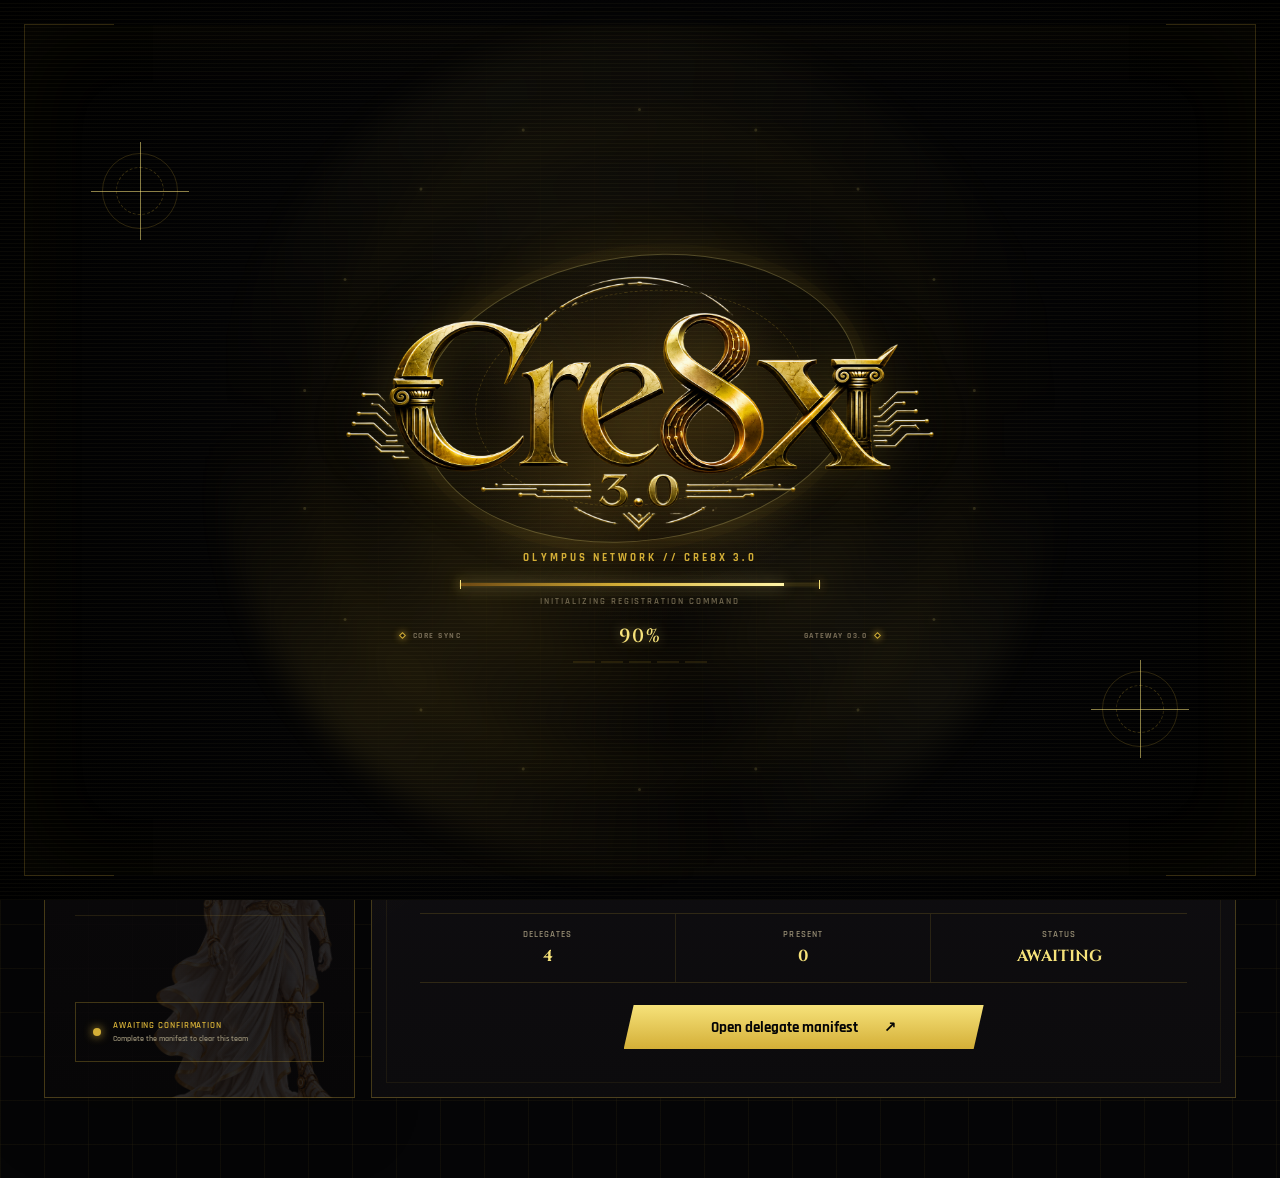
==== commit 49a7c683: "Polish fullscreen and delegate manifest modal" ====
--- a/checkin.html
+++ b/checkin.html
@@ -1,7 +1,7 @@
 <!doctype html>
 <html lang="en">
 <head>
-  <meta charset="UTF-8"><meta name="viewport" content="width=device-width, initial-scale=1.0"><meta name="theme-color" content="#080704">
+  <meta charset="UTF-8"><meta name="viewport" content="width=device-width, initial-scale=1.0"><meta name="theme-color" content="#080704"><link rel="icon" type="image/png" href="assets/cre8x-logo.png?v=3"><link rel="apple-touch-icon" href="assets/cre8x-logo.png?v=3">
   <title>Check-in Desk · Cre8x 3.0</title>
   <link rel="preconnect" href="https://fonts.googleapis.com"><link rel="preconnect" href="https://fonts.gstatic.com" crossorigin>
   <link href="https://fonts.googleapis.com/css2?family=Cinzel:wght@500;700;900&family=Rajdhani:wght@500;600;700&display=swap" rel="stylesheet">
@@ -37,14 +37,44 @@
 
         <section class="active-team-layout reveal delay-2">
           <article class="team-profile gold-frame" data-team-profile></article>
-          <article class="member-manifest panel">
-            <div class="section-heading"><div><span class="eyebrow">DELEGATE MANIFEST</span><h2 data-manifest-title>Team members</h2></div><span class="manifest-count" data-member-count>0 / 0 present</span></div>
-            <div class="member-list" data-member-list></div>
-            <div class="desk-notes"><label for="desk-note">DESK NOTE</label><textarea id="desk-note" rows="2" placeholder="Badge issued, special access, equipment handover…" data-desk-note></textarea><button data-save-note>Save note</button></div>
+          <article class="manifest-launch panel" aria-labelledby="manifest-launch-title">
+            <div class="manifest-launch-head"><span class="eyebrow">DELEGATE MANIFEST</span><span class="manifest-ready"><i></i> READY TO VERIFY</span></div>
+            <div class="manifest-launch-sigil" aria-hidden="true"><span data-manifest-launch-code>TM-01</span></div>
+            <div class="manifest-launch-copy">
+              <span>SELECTED ALLIANCE</span>
+              <h2 id="manifest-launch-title" data-manifest-launch-title>Team manifest</h2>
+              <p data-manifest-launch-university>Review registered delegates, confirm attendance, manage replacements, and record the desk handover.</p>
+            </div>
+            <div class="manifest-launch-stats" aria-label="Selected team manifest summary">
+              <span><small>DELEGATES</small><b data-manifest-launch-total>0</b></span>
+              <span><small>PRESENT</small><b data-manifest-launch-present>0</b></span>
+              <span><small>STATUS</small><b data-manifest-launch-status>AWAITING</b></span>
+            </div>
+            <button class="button primary manifest-open-button" type="button" data-open-manifest>Open delegate manifest <i aria-hidden="true">↗</i></button>
           </article>
         </section>
       </main>
     </div>
+  </div>
+
+  <div class="manifest-modal" data-manifest-modal aria-hidden="true">
+    <section class="member-manifest manifest-dialog gold-frame" role="dialog" aria-modal="true" aria-labelledby="manifest-dialog-title" aria-describedby="manifest-dialog-description" tabindex="-1">
+      <button class="manifest-close" type="button" data-close-manifest aria-label="Close delegate manifest"><span aria-hidden="true">×</span></button>
+      <header class="manifest-dialog-head">
+        <div class="manifest-title-block"><span class="eyebrow">DELEGATE MANIFEST · LIVE ROSTER</span><h2 id="manifest-dialog-title" data-manifest-title>Team members</h2><p id="manifest-dialog-description" data-manifest-description>Verify every registered delegate before clearing this team.</p></div>
+        <span class="manifest-count" data-member-count>0 / 0 present</span>
+      </header>
+      <div class="manifest-overview" aria-label="Team registration summary">
+        <span><small>ALLIANCE</small><strong data-manifest-team>—</strong></span>
+        <span><small>INSTITUTION</small><strong data-manifest-institution>—</strong></span>
+        <span><small>QUALIFYING</small><strong data-manifest-score>—</strong></span>
+        <span><small>CHECK-IN</small><strong data-manifest-status>AWAITING</strong></span>
+      </div>
+      <div class="manifest-scroll-region">
+        <div class="member-list" data-member-list></div>
+        <div class="desk-notes"><label for="desk-note">DESK NOTE</label><textarea id="desk-note" rows="2" placeholder="Badge issued, special access, equipment handover…" data-desk-note></textarea><button type="button" data-save-note>Save note</button></div>
+      </div>
+    </section>
   </div>
 
   <div class="member-modal" data-member-modal aria-hidden="true"><div class="member-modal-card gold-frame" role="dialog" aria-modal="true" aria-label="Replace delegate"><button class="modal-close" data-close-modal aria-label="Close">×</button><span class="eyebrow">ROSTER UPDATE</span><h2>Replace delegate</h2><p>Original: <strong data-original-member></strong></p><label>Replacement name<input data-replacement-name placeholder="Full name"></label><label>Student ID<input data-replacement-id placeholder="Registration number"></label><label>Contact number<input data-replacement-phone placeholder="Mobile / WhatsApp"></label><div class="modal-actions"><button class="button ghost" data-close-modal>Cancel</button><button class="button primary" data-save-replacement>Save replacement</button></div></div></div>
--- a/styles.css
+++ b/styles.css
@@ -933,8 +933,10 @@
 .secure-reset-modal.open { opacity: 1; visibility: visible; pointer-events: auto; }
 .secure-reset-card {
   width: min(500px, 100%);
+  max-height: calc(100vh - 32px);
   position: relative;
-  overflow: hidden;
+  overflow-x: hidden;
+  overflow-y: auto;
   padding: 36px 38px 26px;
   border: 1px solid rgba(212,175,55,.42);
   background:
@@ -954,6 +956,23 @@
 .reset-lock span { position: absolute; top: 0; width: 42px; height: 42px; border: 2px solid var(--gold); border-bottom: 0; border-radius: 22px 22px 0 0; box-shadow: 0 0 18px rgba(212,175,55,.15); }
 .reset-lock i { width: 61px; height: 47px; display: grid; place-items: center; position: relative; z-index: 1; border: 1px solid var(--gold); background: #151006; color: var(--gold-bright); font: normal 22px var(--display); box-shadow: 0 0 22px rgba(212,175,55,.1); }
 .secure-reset-card label { display: block; margin-bottom: 7px; color: var(--gold); font-size: 10px; font-weight: 700; letter-spacing: .15em; text-transform: uppercase; }
+.reset-scope { display: grid; grid-template-columns: 1fr 1fr; gap: 8px; margin: 0 0 17px; padding: 0; border: 0; }
+.reset-scope legend { grid-column: 1 / -1; width: 100%; margin-bottom: 7px; color: var(--gold); font-size: 10px; font-weight: 700; letter-spacing: .15em; text-transform: uppercase; }
+.secure-reset-card .scope-option { min-height: 67px; display: grid; grid-template-columns: 18px 1fr; align-items: center; gap: 9px; margin: 0; padding: 10px 11px; border: 1px solid rgba(212,175,55,.2); background: #08080a; color: var(--ivory); cursor: pointer; letter-spacing: 0; text-transform: none; transition: border-color .2s, background .2s, box-shadow .2s; }
+.secure-reset-card .scope-option:hover { border-color: rgba(212,175,55,.55); }
+.secure-reset-card .scope-option:has(input:checked) { border-color: var(--gold); background: linear-gradient(145deg, rgba(212,175,55,.12), rgba(8,8,10,.94)); box-shadow: inset 2px 0 var(--gold), 0 0 15px rgba(212,175,55,.06); }
+.scope-option input { width: 14px; height: 14px; margin: 0; accent-color: var(--gold); }
+.scope-option span { min-width: 0; display: flex; flex-direction: column; gap: 4px; }
+.scope-option b { color: var(--gold-bright); font-size: 12px; letter-spacing: .04em; }
+.scope-option small { color: #716a5f; font-size: 9px; font-weight: 500; line-height: 1.25; letter-spacing: .02em; }
+.reset-team-picker { margin: -1px 0 17px; padding: 12px; border: 1px solid rgba(212,175,55,.2); border-top: 2px solid var(--gold); background: rgba(212,175,55,.035); animation: teamPickerReveal .24s var(--ease) both; }
+.reset-team-picker[hidden] { display: none; }
+.reset-select-shell { height: 46px; display: grid; grid-template-columns: 35px 1fr 20px; align-items: center; padding: 0 10px; border: 1px solid rgba(212,175,55,.27); background: #070708; }
+.reset-select-shell > span { color: var(--gold); font: 18px var(--display); }
+.reset-select-shell select { width: 100%; height: 100%; border: 0; outline: 0; appearance: none; background: transparent; color: var(--ivory); font: 600 13px var(--sans); }
+.reset-select-shell select option { background: #0d0c0f; color: var(--ivory); }
+.reset-select-shell > i { color: var(--gold); font-style: normal; text-align: center; }
+.secure-reset-card form > label[for="reset-password"] { margin-top: 2px; }
 .password-field { height: 51px; display: grid; grid-template-columns: 42px 1fr 18px; align-items: center; padding: 0 13px; border: 1px solid rgba(212,175,55,.28); background: #070708; transition: border-color .2s, box-shadow .2s; }
 .password-field:focus-within { border-color: var(--gold); box-shadow: 0 0 20px rgba(212,175,55,.09); }
 .password-field > span { color: var(--gold); font-size: 20px; }
@@ -980,6 +999,7 @@
 @keyframes profileShimmer { 0%,20% { background-position: 160% 0; opacity: 0; } 48% { opacity: 1; } 75%,100% { background-position: -80% 0; opacity: 0; } }
 @keyframes accessDenied { 0%,100% { transform: translateX(0); } 25% { transform: translateX(-8px); } 55% { transform: translateX(7px); } 80% { transform: translateX(-4px); } }
 @keyframes backendPulse { 0%,100% { opacity: .4; transform: scale(.75); } 50% { opacity: 1; transform: scale(1.2); } }
+@keyframes teamPickerReveal { from { opacity: 0; transform: translateY(-7px); } to { opacity: 1; transform: none; } }
 
 @media (max-width: 620px) {
   .loader-reticle { width: 48px; height: 48px; }
@@ -993,6 +1013,8 @@
   .secure-reset-card { padding: 31px 22px 23px; }
   .secure-reset-card h2 { font-size: 23px; }
   .reset-lock { width: 58px; transform: scale(.85); transform-origin: top right; margin-left: 6px; }
+  .reset-scope { grid-template-columns: 1fr; }
+  .secure-reset-card .scope-option { min-height: 57px; }
   .reset-actions { grid-template-columns: 1fr; }
 }
 
@@ -1002,3 +1024,368 @@
   body[data-page="checkin"] .desk-toolbar::before, body[data-page="checkin"] .team-profile::after,
   .password-field > i { animation: none !important; }
 }
+
+/* ── OVERVIEW // OLYMPUS COMMAND CENTER ───────────────────── */
+body[data-page="dashboard"] .content { max-width: 1320px; }
+body[data-page="dashboard"] .reference-hero {
+  min-height: 690px;
+  padding: 34px 38px 108px;
+  border: 1px solid rgba(212,175,55,.28);
+  background:
+    linear-gradient(90deg, rgba(7,7,9,.98) 0 38%, rgba(8,7,7,.72) 58%, rgba(8,7,6,.35)),
+    radial-gradient(circle at 72% 38%, rgba(212,175,55,.16), transparent 29%);
+  box-shadow: 0 28px 90px rgba(0,0,0,.34), inset 0 1px rgba(246,226,122,.05);
+}
+body[data-page="dashboard"] .reference-hero::before {
+  opacity: .8;
+  background:
+    linear-gradient(90deg, var(--gold) 0 48px, transparent 48px) top left/100% 1px no-repeat,
+    linear-gradient(180deg, var(--gold) 0 48px, transparent 48px) top left/1px 100% no-repeat,
+    linear-gradient(270deg, var(--gold) 0 48px, transparent 48px) bottom right/100% 1px no-repeat,
+    linear-gradient(0deg, var(--gold) 0 48px, transparent 48px) bottom right/1px 100% no-repeat;
+}
+body[data-page="dashboard"] .reference-hero::after {
+  inset: 13px;
+  border-color: rgba(212,175,55,.12);
+  background: linear-gradient(90deg, transparent 49.9%, rgba(212,175,55,.05) 50%, transparent 50.1%);
+}
+body[data-page="dashboard"] .hero-copy { align-self: center; padding-left: clamp(8px,2vw,26px); }
+body[data-page="dashboard"] .hero-copy::before {
+  content: "03 // COMMAND";
+  position: absolute;
+  left: -7px;
+  top: 50%;
+  color: rgba(212,175,55,.25);
+  font: 700 8px var(--sans);
+  letter-spacing: .28em;
+  writing-mode: vertical-rl;
+  transform: translateY(-50%) rotate(180deg);
+}
+body[data-page="dashboard"] .reference-hero h1 {
+  max-width: 560px;
+  font-size: clamp(55px,5.6vw,84px);
+  line-height: .91;
+  text-shadow: 0 0 34px rgba(212,175,55,.08);
+}
+body[data-page="dashboard"] .reference-hero h1 span { color: #f4eab8; -webkit-text-fill-color: #f4eab8; }
+body[data-page="dashboard"] .reference-hero h1 em { color: transparent; -webkit-text-fill-color: transparent; background: linear-gradient(90deg,#9b6e25,var(--gold-bright),#9b6e25); -webkit-background-clip: text; background-clip: text; }
+.hero-coordinates { display: flex; align-items: center; gap: 10px; margin-top: 17px; color: #827761; font-size: 9px; font-weight: 700; letter-spacing: .15em; }
+.hero-coordinates i { width: 4px; height: 4px; border: 1px solid var(--gold); transform: rotate(45deg); box-shadow: 0 0 7px rgba(212,175,55,.45); }
+body[data-page="dashboard"] .hero-command-row {
+  width: min(100%, 525px);
+  display: grid;
+  grid-template-columns: 112px minmax(150px,1fr) 168px;
+  align-items: center;
+  gap: 14px;
+  margin-top: 26px;
+}
+body[data-page="dashboard"] .reference-hero .progress-sigil { width: 104px; margin: 0; }
+body[data-page="dashboard"] .reference-hero .sigil-value strong { font-size: 25px; }
+body[data-page="dashboard"] .reference-hero .hero-actions { width: 168px; margin: 0; }
+.next-clearance { min-width: 0; padding: 12px 13px 11px; border-left: 2px solid var(--gold); background: linear-gradient(90deg,rgba(212,175,55,.09),transparent); }
+.next-clearance > div { display: flex; align-items: center; justify-content: space-between; gap: 8px; }
+.next-clearance small { color: #7f7564; font-size: 7px; font-weight: 700; letter-spacing: .16em; }
+.next-clearance span { color: var(--gold); font: 700 8px var(--display); letter-spacing: .08em; }
+.next-clearance strong { display: block; margin: 7px 0 4px; overflow: hidden; color: var(--ivory); font: 600 14px var(--display); text-overflow: ellipsis; white-space: nowrap; }
+.next-clearance em { color: var(--gold); font-size: 7px; font-style: normal; font-weight: 700; letter-spacing: .12em; }
+body[data-page="dashboard"] .hero-visual { height: 590px; }
+body[data-page="dashboard"] .hero-visual::before {
+  width: 440px;
+  height: 440px;
+  background: repeating-radial-gradient(circle,transparent 0 35px,rgba(212,175,55,.035) 36px,transparent 37px);
+  box-shadow: 0 0 0 34px rgba(212,175,55,.025), 0 0 110px rgba(212,175,55,.14), inset 0 0 60px rgba(212,175,55,.035);
+  animation: overviewHalo 7s ease-in-out infinite;
+}
+body[data-page="dashboard"] .hero-visual::after {
+  content: "";
+  position: absolute;
+  z-index: 3;
+  top: 2%;
+  bottom: 4%;
+  left: 50%;
+  width: 1px;
+  background: linear-gradient(transparent,rgba(246,226,122,.55),transparent);
+  box-shadow: 0 0 18px rgba(246,226,122,.35);
+  opacity: .32;
+  animation: overviewScan 4.8s ease-in-out infinite;
+}
+body[data-page="dashboard"] .hero-visual img { transform: scale(1.035); filter: saturate(.96) contrast(1.07) drop-shadow(0 25px 40px rgba(0,0,0,.72)) drop-shadow(0 0 20px rgba(212,175,55,.08)); }
+.hero-target { position: absolute; z-index: 4; width: 24px; height: 24px; border: 1px solid rgba(246,226,122,.45); pointer-events: none; }
+.hero-target::before,.hero-target::after { content: ""; position: absolute; background: rgba(246,226,122,.55); }
+.hero-target::before { width: 38px; height: 1px; left: -8px; top: 11px; }.hero-target::after { width: 1px; height: 38px; left: 11px; top: -8px; }
+.target-a { left: 15%; top: 25%; }.target-b { right: 12%; top: 48%; transform: scale(.65); opacity: .65; }
+.hero-scan-label { position: absolute; z-index: 5; left: 4%; bottom: 108px; display: flex; flex-direction: column; gap: 3px; padding-left: 10px; border-left: 1px solid var(--gold); }
+.hero-scan-label small { color: #776d5a; font-size: 7px; letter-spacing: .15em; }.hero-scan-label b { color: var(--gold); font: 700 9px var(--display); letter-spacing: .1em; }
+body[data-page="dashboard"] .visual-caption { bottom: 105px; }
+.hero-status-rail {
+  position: absolute;
+  z-index: 8;
+  left: 32px;
+  right: 32px;
+  bottom: 23px;
+  display: grid;
+  grid-template-columns: 1.35fr .8fr 1.1fr .85fr;
+  min-height: 64px;
+  border: 1px solid rgba(212,175,55,.25);
+  background: rgba(5,5,7,.82);
+  backdrop-filter: blur(12px);
+  box-shadow: 0 14px 36px rgba(0,0,0,.32), inset 0 1px rgba(246,226,122,.04);
+}
+.hero-status-rail > span { min-width: 0; display: flex; flex-direction: column; justify-content: center; gap: 5px; padding: 11px 15px; border-right: 1px solid rgba(212,175,55,.14); }
+.hero-status-rail > span:last-child { border-right: 0; }
+.hero-status-rail small { color: #6f6656; font-size: 7px; font-weight: 700; letter-spacing: .17em; }
+.hero-status-rail b { overflow: hidden; color: #d8cfb5; font-size: 10px; letter-spacing: .08em; text-overflow: ellipsis; white-space: nowrap; }
+.hero-status-rail .rail-live b { color: var(--success); }
+.rail-live i { display: inline-block; width: 6px; height: 6px; margin-right: 7px; border-radius: 50%; background: var(--success); box-shadow: 0 0 9px var(--success); animation: pulse 1.6s infinite; }
+
+body[data-page="dashboard"] .metrics-grid { gap: 11px; margin-top: 12px; }
+body[data-page="dashboard"] .metric-card {
+  min-height: 132px;
+  overflow: hidden;
+  border-left-width: 1px;
+  background:
+    linear-gradient(145deg,rgba(212,175,55,.075),transparent 43%),
+    linear-gradient(180deg,#111013,#0c0b0d);
+  transition: transform .25s var(--ease),border-color .25s,box-shadow .25s;
+}
+body[data-page="dashboard"] .metric-card::before { content: ""; position: absolute; left: 0; top: 0; width: 37px; height: 2px; background: var(--gold-bright); box-shadow: 0 0 12px var(--gold); }
+body[data-page="dashboard"] .metric-card::after { content: ""; position: absolute; width: 92px; height: 92px; right: -45px; top: -45px; border: 1px solid rgba(212,175,55,.09); transform: rotate(45deg); }
+body[data-page="dashboard"] .metric-card:hover { transform: translateY(-4px); border-color: rgba(212,175,55,.42); box-shadow: 0 20px 48px rgba(0,0,0,.26),0 0 24px rgba(212,175,55,.055); }
+body[data-page="dashboard"] .metric-rune { width: 42px; height: 52px; background: radial-gradient(circle,rgba(212,175,55,.13),transparent 64%); box-shadow: 0 0 20px rgba(212,175,55,.08); }
+.metric-meter { position: absolute; left: 18px; right: 18px; bottom: 13px; height: 2px; overflow: hidden; background: rgba(212,175,55,.1); }
+.metric-meter i { display: block; width: 0; height: 100%; background: linear-gradient(90deg,#76511a,var(--gold-bright)); box-shadow: 0 0 9px var(--gold); transition: width .8s var(--ease); }
+
+body[data-page="dashboard"] .dashboard-grid { gap: 12px; margin-top: 12px; grid-template-columns: minmax(0,1.25fr) minmax(330px,.75fr); }
+body[data-page="dashboard"] .dashboard-grid .panel { border-color: rgba(212,175,55,.25); box-shadow: 0 20px 55px rgba(0,0,0,.2); }
+body[data-page="dashboard"] .queue-item { position: relative; min-height: 70px; }
+body[data-page="dashboard"] .queue-item::before { content: ""; position: absolute; left: -28px; top: 50%; width: 2px; height: 0; background: var(--gold); box-shadow: 0 0 10px var(--gold); transition: height .2s,top .2s; }
+body[data-page="dashboard"] .queue-item:hover::before { top: 18%; height: 64%; }
+body[data-page="dashboard"] .queue-item:hover { padding-left: 10px; background: linear-gradient(90deg,rgba(212,175,55,.075),transparent); }
+body[data-page="dashboard"] .pulse-chart { position: relative; background: repeating-linear-gradient(to top,transparent 0 51px,rgba(212,175,55,.075) 51px 52px),linear-gradient(90deg,transparent,rgba(212,175,55,.025),transparent); }
+body[data-page="dashboard"] .pulse-chart::before { content: "100\A75\A50\A25"; white-space: pre; position: absolute; left: -16px; top: 17px; color: #4f493f; font: 7px/52px var(--sans); }
+body[data-page="dashboard"] .pulse-bar i { position: relative; overflow: hidden; }
+body[data-page="dashboard"] .pulse-bar i::after { content: ""; position: absolute; inset: 0; background: linear-gradient(180deg,rgba(255,255,255,.36),transparent 22%); }
+body[data-page="dashboard"] .command-strip { position: relative; overflow: hidden; margin-top: 12px; border-color: rgba(212,175,55,.28); box-shadow: 0 20px 55px rgba(0,0,0,.2); }
+body[data-page="dashboard"] .command-strip::after { content: "Ω"; position: absolute; left: 21%; bottom: -51px; color: rgba(212,175,55,.035); font: 900 145px var(--display); pointer-events: none; }
+body[data-page="dashboard"] .command-actions { position: relative; z-index: 2; }
+body[data-page="dashboard"] .command-card { min-height: 72px; border-color: rgba(212,175,55,.2); box-shadow: inset 0 1px rgba(246,226,122,.025); }
+body[data-page="dashboard"] .command-card:hover { border-color: var(--gold); box-shadow: 0 11px 26px rgba(0,0,0,.25),inset 0 0 24px rgba(212,175,55,.035); }
+body[data-page="dashboard"] .command-card > i { width: 29px; height: 29px; display: grid; place-items: center; border: 1px solid rgba(212,175,55,.32); background: rgba(212,175,55,.04); clip-path: polygon(50% 0,100% 24%,100% 76%,50% 100%,0 76%,0 24%); }
+
+@keyframes overviewHalo { 0%,100% { transform: translateX(-50%) scale(.98); opacity: .72; } 50% { transform: translateX(-50%) scale(1.035); opacity: 1; } }
+@keyframes overviewScan { 0%,100% { transform: translateX(-170px); opacity: 0; } 25%,70% { opacity: .35; } 50% { transform: translateX(170px); } }
+
+@media (max-width: 1040px) {
+  body[data-page="dashboard"] .reference-hero { padding-inline: 26px; }
+  body[data-page="dashboard"] .hero-command-row { grid-template-columns: 100px minmax(130px,1fr) 150px; gap: 10px; }
+  body[data-page="dashboard"] .reference-hero .hero-actions { width: 150px; }
+  .hero-status-rail { left: 24px; right: 24px; }
+  .hero-status-rail > span { padding-inline: 10px; }
+  .hero-status-rail b { font-size: 9px; }
+}
+
+@media (max-width: 940px) {
+  body[data-page="dashboard"] .reference-hero { grid-template-rows: auto 520px auto; padding: 50px 26px 24px; }
+  body[data-page="dashboard"] .hero-copy { padding: 0; }
+  body[data-page="dashboard"] .hero-copy::before { display: none; }
+  body[data-page="dashboard"] .hero-command-row { width: min(540px,100%); margin-inline: auto; grid-template-columns: 110px minmax(150px,1fr) 170px; }
+  body[data-page="dashboard"] .reference-hero .hero-actions { width: 170px; }
+  body[data-page="dashboard"] .hero-visual { height: 520px; }
+  .hero-status-rail { position: relative; left: auto; right: auto; bottom: auto; grid-column: 1; width: 100%; grid-template-columns: repeat(2,1fr); }
+  .hero-status-rail > span:nth-child(2) { border-right: 0; }
+  .hero-status-rail > span:nth-child(-n+2) { border-bottom: 1px solid rgba(212,175,55,.14); }
+  body[data-page="dashboard"] .visual-caption,.hero-scan-label { bottom: 25px; }
+  body[data-page="dashboard"] .dashboard-grid { grid-template-columns: 1fr; }
+}
+
+@media (max-width: 620px) {
+  body[data-page="dashboard"] .reference-hero { width: calc(100vw - 28px); max-width: calc(100vw - 28px); grid-template-rows: auto 400px auto; padding: 40px 16px 16px; }
+  body[data-page="dashboard"] .reference-hero h1 { font-size: 39px; }
+  body[data-page="dashboard"] .reference-hero p { font-size: 15px; }
+  .hero-coordinates { justify-content: center; flex-wrap: wrap; font-size: 7px; }
+  body[data-page="dashboard"] .hero-command-row { grid-template-columns: 1fr; justify-items: center; gap: 16px; }
+  body[data-page="dashboard"] .reference-hero .progress-sigil { width: 116px; }
+  .next-clearance { width: min(290px,100%); text-align: left; }
+  body[data-page="dashboard"] .reference-hero .hero-actions { width: min(290px,100%); }
+  body[data-page="dashboard"] .hero-visual { height: 400px; }
+  body[data-page="dashboard"] .hero-visual::before { width: 285px; height: 285px; }
+  .hero-target,.hero-scan-label { display: none; }
+  .hero-status-rail { grid-template-columns: 1fr; }
+  .hero-status-rail > span { min-height: 56px; border-right: 0; border-bottom: 1px solid rgba(212,175,55,.14); }
+  .hero-status-rail > span:last-child { border-bottom: 0; }
+  body[data-page="dashboard"] .metrics-grid,body[data-page="dashboard"] .dashboard-grid,body[data-page="dashboard"] .command-strip { width: calc(100vw - 28px); max-width: calc(100vw - 28px); }
+}
+
+@media (prefers-reduced-motion: reduce) {
+  body[data-page="dashboard"] .hero-visual::before,body[data-page="dashboard"] .hero-visual::after,.rail-live i { animation: none !important; }
+}
+
+/* ── FULLSCREEN COMMAND ───────────────────────────────────── */
+.sidebar-foot { flex-direction: row; align-items: center; gap: 8px; }
+.fullscreen-toggle {
+  height: 38px;
+  display: inline-flex;
+  align-items: center;
+  justify-content: center;
+  gap: 8px;
+  padding: 0 12px;
+  border: 1px solid rgba(212,175,55,.31);
+  background: linear-gradient(180deg, rgba(212,175,55,.07), rgba(5,5,6,.8));
+  color: var(--gold);
+  cursor: pointer;
+  font: 700 11px var(--sans);
+  letter-spacing: .08em;
+  text-transform: uppercase;
+  transition: color .2s,border-color .2s,background .2s,box-shadow .2s,transform .2s;
+}
+.fullscreen-icon { width: 15px; height: 15px; display: grid; place-items: center; }
+.fullscreen-icon svg { width: 15px; height: 15px; fill: none; stroke: currentColor; stroke-width: 1.8; stroke-linecap: square; stroke-linejoin: miter; }
+.fullscreen-collapse { display: none; }
+.fullscreen-toggle:hover { color: var(--gold-bright); border-color: var(--gold); background: rgba(212,175,55,.11); box-shadow: 0 0 18px rgba(212,175,55,.08); transform: translateY(-1px); }
+.fullscreen-toggle.active { color: var(--success); border-color: rgba(84,198,142,.42); background: rgba(84,198,142,.06); box-shadow: 0 0 16px rgba(84,198,142,.08); }
+.fullscreen-toggle.active .fullscreen-expand { display: none; }
+.fullscreen-toggle.active .fullscreen-collapse { display: grid; filter: drop-shadow(0 0 5px currentColor); }
+.fullscreen-toggle:disabled { color: #5d554a; border-color: rgba(212,175,55,.12); cursor: not-allowed; opacity: .62; }
+
+/* ── DELEGATE MANIFEST MODAL ──────────────────────────────── */
+.manifest-open { overflow: hidden; }
+.manifest-launch {
+  min-height: 620px;
+  display: flex;
+  flex-direction: column;
+  padding: clamp(28px,4vw,48px);
+  overflow: hidden;
+  background:
+    linear-gradient(145deg, rgba(212,175,55,.055), transparent 38%),
+    linear-gradient(180deg, #121014, #0c0b0d);
+}
+.manifest-launch::after {
+  content: "";
+  position: absolute;
+  inset: 14px;
+  border: 1px solid rgba(212,175,55,.08);
+  pointer-events: none;
+}
+.manifest-launch-head { position: relative; z-index: 1; display: flex; align-items: center; justify-content: space-between; gap: 18px; }
+.manifest-ready { display: inline-flex; align-items: center; gap: 8px; color: var(--success); font-size: 9px; font-weight: 700; letter-spacing: .13em; }
+.manifest-ready i { width: 6px; height: 6px; border-radius: 50%; background: currentColor; box-shadow: 0 0 9px currentColor; animation: pulse 2s infinite; }
+.manifest-launch-sigil { width: 118px; height: 118px; display: grid; place-items: center; align-self: center; margin: clamp(44px,6vh,72px) 0 54px; border: 1px solid var(--gold); background: #09090a; box-shadow: inset 0 0 0 9px #0e0d10, inset 0 0 0 10px rgba(212,175,55,.24), 0 0 42px rgba(212,175,55,.1); transform: rotate(45deg); }
+.manifest-launch-sigil::before { content: ""; position: absolute; inset: 18px; border: 1px solid rgba(212,175,55,.22); }
+.manifest-launch-sigil span { transform: rotate(-45deg); color: var(--gold-bright); font: 700 19px var(--display); letter-spacing: .04em; }
+.manifest-launch-copy { position: relative; z-index: 1; text-align: center; }
+.manifest-launch-copy > span { color: var(--bronze); font-size: 9px; font-weight: 700; letter-spacing: .18em; }
+.manifest-launch-copy h2 { margin: 10px auto 9px; color: var(--gold-bright); font: 700 clamp(27px,3vw,38px)/1.1 var(--display); overflow-wrap: anywhere; }
+.manifest-launch-copy p { max-width: 600px; margin: 0 auto; color: var(--muted); font-size: 14px; line-height: 1.55; }
+.manifest-launch-stats { position: relative; z-index: 1; display: grid; grid-template-columns: repeat(3,1fr); margin: auto 0 22px; border-block: 1px solid rgba(212,175,55,.17); }
+.manifest-launch-stats span { min-width: 0; padding: 15px 10px; border-right: 1px solid rgba(212,175,55,.14); text-align: center; }
+.manifest-launch-stats span:last-child { border-right: 0; }
+.manifest-launch-stats small { display: block; margin-bottom: 5px; color: var(--muted); font-size: 9px; letter-spacing: .12em; }
+.manifest-launch-stats b { display: block; color: var(--gold-bright); font: 700 16px var(--display); overflow-wrap: anywhere; }
+.manifest-open-button { position: relative; z-index: 1; width: min(360px,100%); align-self: center; }
+.manifest-open-button i { margin-left: 8px; font-style: normal; }
+
+.manifest-modal {
+  position: fixed;
+  inset: 0;
+  z-index: 900;
+  display: grid;
+  place-items: center;
+  padding: clamp(16px,3vw,34px);
+  background: rgba(0,0,0,.78);
+  backdrop-filter: blur(16px) saturate(.72);
+  -webkit-backdrop-filter: blur(16px) saturate(.72);
+  opacity: 0;
+  visibility: hidden;
+  pointer-events: none;
+  transition: opacity .26s ease, visibility .26s;
+}
+.manifest-modal::before { content: ""; position: absolute; inset: 16px; border: 1px solid rgba(212,175,55,.11); pointer-events: none; }
+.manifest-modal.open { opacity: 1; visibility: visible; pointer-events: auto; }
+.manifest-dialog {
+  width: min(1040px,100%);
+  max-height: calc(100dvh - clamp(32px,6vw,68px));
+  min-height: 0;
+  display: flex;
+  flex-direction: column;
+  position: relative;
+  padding: 0;
+  overflow: hidden;
+  background:
+    linear-gradient(145deg, rgba(212,175,55,.06), transparent 30%),
+    #0d0c0f;
+  box-shadow: 0 42px 130px rgba(0,0,0,.9), 0 0 70px rgba(212,175,55,.07), inset 0 1px rgba(246,226,122,.06);
+  transform: translateY(18px) scale(.965);
+  transition: transform .32s var(--ease);
+}
+.manifest-modal.open .manifest-dialog { transform: none; }
+.manifest-close { position: absolute; top: 18px; right: 20px; z-index: 3; width: 42px; height: 42px; display: grid; place-items: center; border: 1px solid rgba(212,175,55,.28); background: #08080a; color: var(--muted); cursor: pointer; font-size: 27px; line-height: 1; transition: color .2s,border-color .2s,background .2s,transform .2s; }
+.manifest-close:hover { color: var(--gold-bright); border-color: var(--gold); background: rgba(212,175,55,.08); transform: rotate(3deg); }
+.manifest-dialog-head { display: flex; align-items: flex-start; justify-content: space-between; gap: 28px; padding: 30px 82px 24px 34px; border-bottom: 1px solid rgba(212,175,55,.2); background: linear-gradient(90deg, rgba(212,175,55,.055), transparent 48%); }
+.manifest-title-block { min-width: 0; }
+.manifest-title-block h2 { margin: 9px 0 6px; color: var(--gold-bright); font: 700 clamp(25px,3.3vw,39px)/1.08 var(--display); overflow-wrap: anywhere; }
+.manifest-title-block p { max-width: 670px; margin: 0; color: var(--muted); font-size: 14px; line-height: 1.5; overflow-wrap: anywhere; }
+.manifest-dialog .manifest-count { flex: 0 0 auto; margin-top: 33px; padding: 9px 12px; border-color: rgba(212,175,55,.35); color: var(--gold-bright); font-size: 11px; }
+.manifest-overview { display: grid; grid-template-columns: 1.25fr 1.35fr 1fr .8fr; border-bottom: 1px solid rgba(212,175,55,.18); background: #09090b; }
+.manifest-overview > span { min-width: 0; padding: 14px 18px; border-right: 1px solid rgba(212,175,55,.14); }
+.manifest-overview > span:last-child { border-right: 0; }
+.manifest-overview small { display: block; margin-bottom: 5px; color: var(--bronze); font-size: 8px; font-weight: 700; letter-spacing: .14em; }
+.manifest-overview strong { display: block; color: var(--ivory); font-size: 12px; line-height: 1.3; overflow-wrap: anywhere; }
+.manifest-scroll-region { min-height: 0; overflow-y: auto; overscroll-behavior: contain; padding: 0 34px 30px; scrollbar-color: var(--bronze) #09090b; }
+.manifest-dialog .member-row { min-height: 88px; }
+.manifest-dialog .member-identity strong { white-space: normal; line-height: 1.3; overflow-wrap: anywhere; }
+.manifest-dialog .member-identity small,.manifest-dialog .member-academic small { line-height: 1.35; overflow-wrap: anywhere; }
+.manifest-dialog .desk-notes { margin-top: 18px; padding-top: 22px; }
+.manifest-dialog .desk-notes textarea { min-height: 58px; font-size: 14px; line-height: 1.4; }
+.manifest-dialog .desk-notes button { min-width: 120px; font-size: 11px; }
+.member-modal { z-index: 1100; }
+.member-modal-card { max-height: calc(100dvh - 32px); overflow-y: auto; transform: translateY(14px) scale(.98); transition: transform .25s var(--ease); }
+.member-modal.open .member-modal-card { transform: none; }
+
+@media (max-width: 760px) {
+  .manifest-launch { min-height: 500px; }
+  .manifest-modal { padding: 8px; }
+  .manifest-modal::before { display: none; }
+  .manifest-dialog { width: 100%; max-height: calc(100dvh - 16px); }
+  .manifest-dialog-head { padding: 23px 58px 19px 20px; }
+  .manifest-dialog .manifest-count { margin-top: 14px; }
+  .manifest-overview { grid-template-columns: 1fr 1fr; }
+  .manifest-overview > span:nth-child(2) { border-right: 0; }
+  .manifest-overview > span:nth-child(-n+2) { border-bottom: 1px solid rgba(212,175,55,.14); }
+  .manifest-scroll-region { padding: 0 20px 22px; }
+  .manifest-dialog .member-row { grid-template-columns: 31px minmax(0,1fr) auto; gap: 10px; padding: 14px 0; }
+  .manifest-dialog .member-academic { grid-column: 2; }
+  .manifest-dialog .attendance-toggle { grid-column: 2; width: 116px; }
+  .manifest-dialog .member-row .more-button { grid-column: 3; grid-row: 1 / 4; }
+}
+
+@media (max-width: 620px) {
+  .fullscreen-toggle { width: 38px; padding: 0; }
+  .fullscreen-label { display: none; }
+  .manifest-launch { min-height: 440px; padding: 25px 20px; }
+  .manifest-ready { display: none; }
+  .manifest-launch-sigil { width: 88px; height: 88px; margin: 38px 0 42px; }
+  .manifest-launch-sigil span { font-size: 15px; }
+  .manifest-launch-stats span { padding-inline: 5px; }
+  .manifest-launch-stats small { font-size: 7px; }
+  .manifest-launch-stats b { font-size: 13px; }
+  .manifest-dialog { padding: 0; }
+  .manifest-title-block h2 { font-size: 22px; }
+  .manifest-title-block p { font-size: 12px; }
+  .manifest-dialog-head { display: block; }
+  .manifest-dialog .manifest-count { display: inline-flex; }
+  .manifest-overview > span { padding: 11px 13px; }
+  .manifest-overview strong { font-size: 10px; }
+  .manifest-scroll-region { padding-inline: 14px; }
+  .manifest-dialog .member-no { display: none; }
+  .manifest-dialog .member-row { grid-template-columns: minmax(0,1fr) auto; }
+  .manifest-dialog .member-academic,.manifest-dialog .attendance-toggle { grid-column: 1; }
+  .manifest-dialog .member-row .more-button { grid-column: 2; }
+  .manifest-dialog .desk-notes { grid-template-columns: 1fr; }
+  .manifest-dialog .desk-notes label { grid-column: 1; }
+  .manifest-dialog .desk-notes button { min-height: 42px; }
+}
+
+@media (prefers-reduced-motion: reduce) {
+  .manifest-ready i { animation: none; }
+  .manifest-dialog,.member-modal-card { transform: none; }
+}
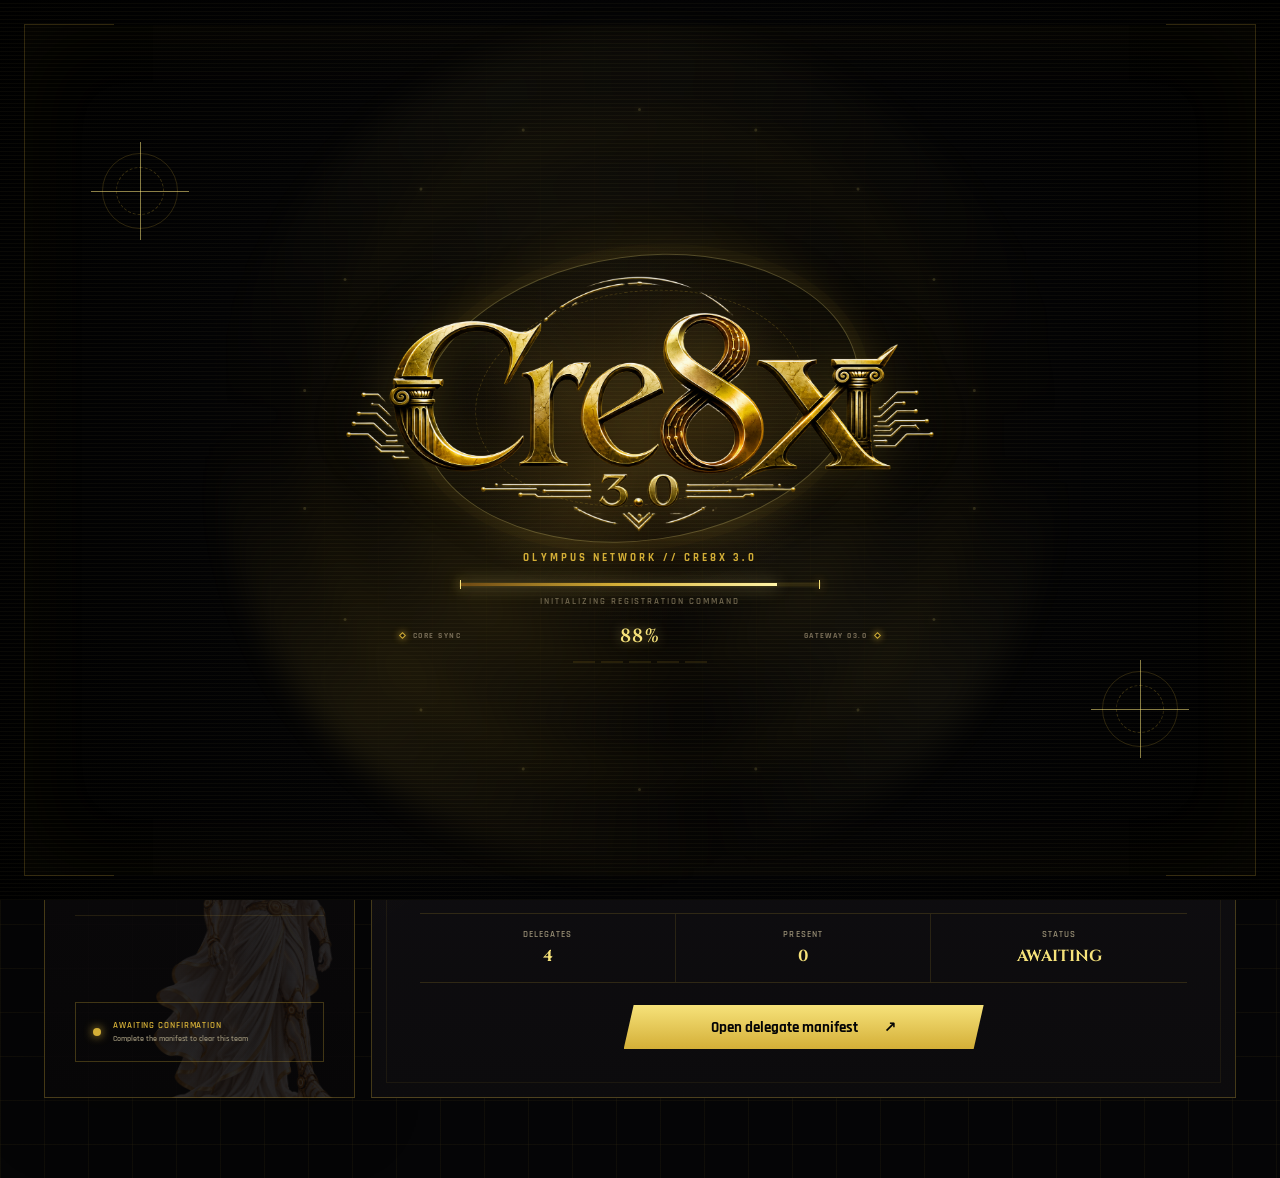
==== commit 43fc7312: "Add glass manifest confirmation action" ====
--- a/checkin.html
+++ b/checkin.html
@@ -74,6 +74,10 @@
         <div class="member-list" data-member-list></div>
         <div class="desk-notes"><label for="desk-note">DESK NOTE</label><textarea id="desk-note" rows="2" placeholder="Badge issued, special access, equipment handover…" data-desk-note></textarea><button type="button" data-save-note>Save note</button></div>
       </div>
+      <footer class="manifest-dialog-actions">
+        <div class="manifest-clearance" aria-live="polite"><i aria-hidden="true"></i><span><small>GATE CLEARANCE</small><strong data-manifest-clearance>Attendance confirmation required</strong></span></div>
+        <div class="manifest-action-buttons"><button class="button ghost" type="button" data-close-manifest>Close</button><button class="button primary manifest-confirm" type="button" data-confirm-team>Confirm team <i aria-hidden="true">↗</i></button></div>
+      </footer>
     </section>
   </div>
 
--- a/styles.css
+++ b/styles.css
@@ -1291,9 +1291,9 @@
   display: grid;
   place-items: center;
   padding: clamp(16px,3vw,34px);
-  background: rgba(0,0,0,.78);
-  backdrop-filter: blur(16px) saturate(.72);
-  -webkit-backdrop-filter: blur(16px) saturate(.72);
+  background: radial-gradient(circle at 50% 34%, rgba(212,175,55,.055), transparent 46%), rgba(0,0,0,.72);
+  backdrop-filter: blur(18px) saturate(.76);
+  -webkit-backdrop-filter: blur(18px) saturate(.76);
   opacity: 0;
   visibility: hidden;
   pointer-events: none;
@@ -1310,33 +1310,49 @@
   position: relative;
   padding: 0;
   overflow: hidden;
+  border-color: rgba(246,226,122,.48);
   background:
-    linear-gradient(145deg, rgba(212,175,55,.06), transparent 30%),
-    #0d0c0f;
-  box-shadow: 0 42px 130px rgba(0,0,0,.9), 0 0 70px rgba(212,175,55,.07), inset 0 1px rgba(246,226,122,.06);
+    radial-gradient(circle at 86% 4%, rgba(246,226,122,.12), transparent 24%),
+    linear-gradient(135deg, rgba(255,255,255,.045), transparent 34%, rgba(212,175,55,.025) 72%),
+    rgba(10,9,12,.86);
+  backdrop-filter: blur(30px) saturate(1.18);
+  -webkit-backdrop-filter: blur(30px) saturate(1.18);
+  box-shadow: 0 42px 130px rgba(0,0,0,.9), 0 0 78px rgba(212,175,55,.09), inset 0 1px rgba(255,248,210,.13), inset 0 -1px rgba(212,175,55,.13);
   transform: translateY(18px) scale(.965);
   transition: transform .32s var(--ease);
 }
 .manifest-modal.open .manifest-dialog { transform: none; }
 .manifest-close { position: absolute; top: 18px; right: 20px; z-index: 3; width: 42px; height: 42px; display: grid; place-items: center; border: 1px solid rgba(212,175,55,.28); background: #08080a; color: var(--muted); cursor: pointer; font-size: 27px; line-height: 1; transition: color .2s,border-color .2s,background .2s,transform .2s; }
 .manifest-close:hover { color: var(--gold-bright); border-color: var(--gold); background: rgba(212,175,55,.08); transform: rotate(3deg); }
-.manifest-dialog-head { display: flex; align-items: flex-start; justify-content: space-between; gap: 28px; padding: 30px 82px 24px 34px; border-bottom: 1px solid rgba(212,175,55,.2); background: linear-gradient(90deg, rgba(212,175,55,.055), transparent 48%); }
+.manifest-dialog-head { display: flex; align-items: flex-start; justify-content: space-between; gap: 28px; padding: 30px 82px 24px 34px; border-bottom: 1px solid rgba(212,175,55,.2); background: linear-gradient(100deg, rgba(246,226,122,.075), rgba(255,255,255,.018) 42%, transparent 74%); }
 .manifest-title-block { min-width: 0; }
 .manifest-title-block h2 { margin: 9px 0 6px; color: var(--gold-bright); font: 700 clamp(25px,3.3vw,39px)/1.08 var(--display); overflow-wrap: anywhere; }
 .manifest-title-block p { max-width: 670px; margin: 0; color: var(--muted); font-size: 14px; line-height: 1.5; overflow-wrap: anywhere; }
 .manifest-dialog .manifest-count { flex: 0 0 auto; margin-top: 33px; padding: 9px 12px; border-color: rgba(212,175,55,.35); color: var(--gold-bright); font-size: 11px; }
-.manifest-overview { display: grid; grid-template-columns: 1.25fr 1.35fr 1fr .8fr; border-bottom: 1px solid rgba(212,175,55,.18); background: #09090b; }
+.manifest-overview { display: grid; grid-template-columns: 1.25fr 1.35fr 1fr .8fr; border-bottom: 1px solid rgba(212,175,55,.18); background: rgba(4,4,6,.54); box-shadow: inset 0 1px rgba(255,255,255,.025); }
 .manifest-overview > span { min-width: 0; padding: 14px 18px; border-right: 1px solid rgba(212,175,55,.14); }
 .manifest-overview > span:last-child { border-right: 0; }
 .manifest-overview small { display: block; margin-bottom: 5px; color: var(--bronze); font-size: 8px; font-weight: 700; letter-spacing: .14em; }
 .manifest-overview strong { display: block; color: var(--ivory); font-size: 12px; line-height: 1.3; overflow-wrap: anywhere; }
-.manifest-scroll-region { min-height: 0; overflow-y: auto; overscroll-behavior: contain; padding: 0 34px 30px; scrollbar-color: var(--bronze) #09090b; }
+.manifest-scroll-region { min-height: 0; overflow-y: auto; overscroll-behavior: contain; padding: 0 34px 30px; background: linear-gradient(180deg, rgba(255,255,255,.012), rgba(0,0,0,.1)); scrollbar-color: var(--bronze) #09090b; }
 .manifest-dialog .member-row { min-height: 88px; }
 .manifest-dialog .member-identity strong { white-space: normal; line-height: 1.3; overflow-wrap: anywhere; }
 .manifest-dialog .member-identity small,.manifest-dialog .member-academic small { line-height: 1.35; overflow-wrap: anywhere; }
 .manifest-dialog .desk-notes { margin-top: 18px; padding-top: 22px; }
 .manifest-dialog .desk-notes textarea { min-height: 58px; font-size: 14px; line-height: 1.4; }
 .manifest-dialog .desk-notes button { min-width: 120px; font-size: 11px; }
+.manifest-dialog-actions { flex: 0 0 auto; display: flex; align-items: center; justify-content: space-between; gap: 24px; padding: 16px 24px 16px 34px; border-top: 1px solid rgba(212,175,55,.24); background: linear-gradient(90deg, rgba(212,175,55,.075), rgba(8,8,11,.82) 40%, rgba(8,8,11,.9)); box-shadow: 0 -18px 42px rgba(0,0,0,.3), inset 0 1px rgba(255,248,210,.045); backdrop-filter: blur(18px); -webkit-backdrop-filter: blur(18px); }
+.manifest-clearance { min-width: 0; display: flex; align-items: center; gap: 12px; }
+.manifest-clearance > i { flex: 0 0 auto; width: 9px; height: 9px; border: 1px solid var(--gold-bright); transform: rotate(45deg); background: rgba(212,175,55,.18); box-shadow: 0 0 14px rgba(212,175,55,.45); }
+.manifest-clearance span { min-width: 0; display: flex; flex-direction: column; gap: 3px; }
+.manifest-clearance small { color: var(--gold); font-size: 8px; font-weight: 700; letter-spacing: .17em; }
+.manifest-clearance strong { color: var(--ivory); font-size: 12px; font-weight: 600; line-height: 1.25; overflow-wrap: anywhere; }
+.manifest-action-buttons { flex: 0 0 auto; display: flex; gap: 9px; }
+.manifest-action-buttons .button { min-width: 118px; }
+.manifest-confirm { min-width: 190px !important; box-shadow: 0 0 26px rgba(212,175,55,.16); }
+.manifest-confirm i { margin-right: 7px; font-style: normal; }
+.button.is-verified,.button.is-verified:hover { color: #cffff0; border: 1px solid rgba(84,198,142,.38); background: rgba(84,198,142,.1); clip-path: none; box-shadow: 0 0 22px rgba(84,198,142,.1); cursor: default; opacity: 1; }
+.manifest-open .toast { z-index: 1250; }
 .member-modal { z-index: 1100; }
 .member-modal-card { max-height: calc(100dvh - 32px); overflow-y: auto; transform: translateY(14px) scale(.98); transition: transform .25s var(--ease); }
 .member-modal.open .member-modal-card { transform: none; }
@@ -1356,6 +1372,9 @@
   .manifest-dialog .member-academic { grid-column: 2; }
   .manifest-dialog .attendance-toggle { grid-column: 2; width: 116px; }
   .manifest-dialog .member-row .more-button { grid-column: 3; grid-row: 1 / 4; }
+  .manifest-dialog-actions { padding: 13px 20px; gap: 14px; }
+  .manifest-clearance strong { font-size: 10px; }
+  .manifest-action-buttons .ghost { display: none; }
 }
 
 @media (max-width: 620px) {
@@ -1383,6 +1402,9 @@
   .manifest-dialog .desk-notes { grid-template-columns: 1fr; }
   .manifest-dialog .desk-notes label { grid-column: 1; }
   .manifest-dialog .desk-notes button { min-height: 42px; }
+  .manifest-dialog-actions { align-items: stretch; flex-direction: column; padding: 12px 14px 14px; }
+  .manifest-clearance { min-height: 34px; }
+  .manifest-confirm { width: 100%; min-width: 0 !important; }
 }
 
 @media (prefers-reduced-motion: reduce) {
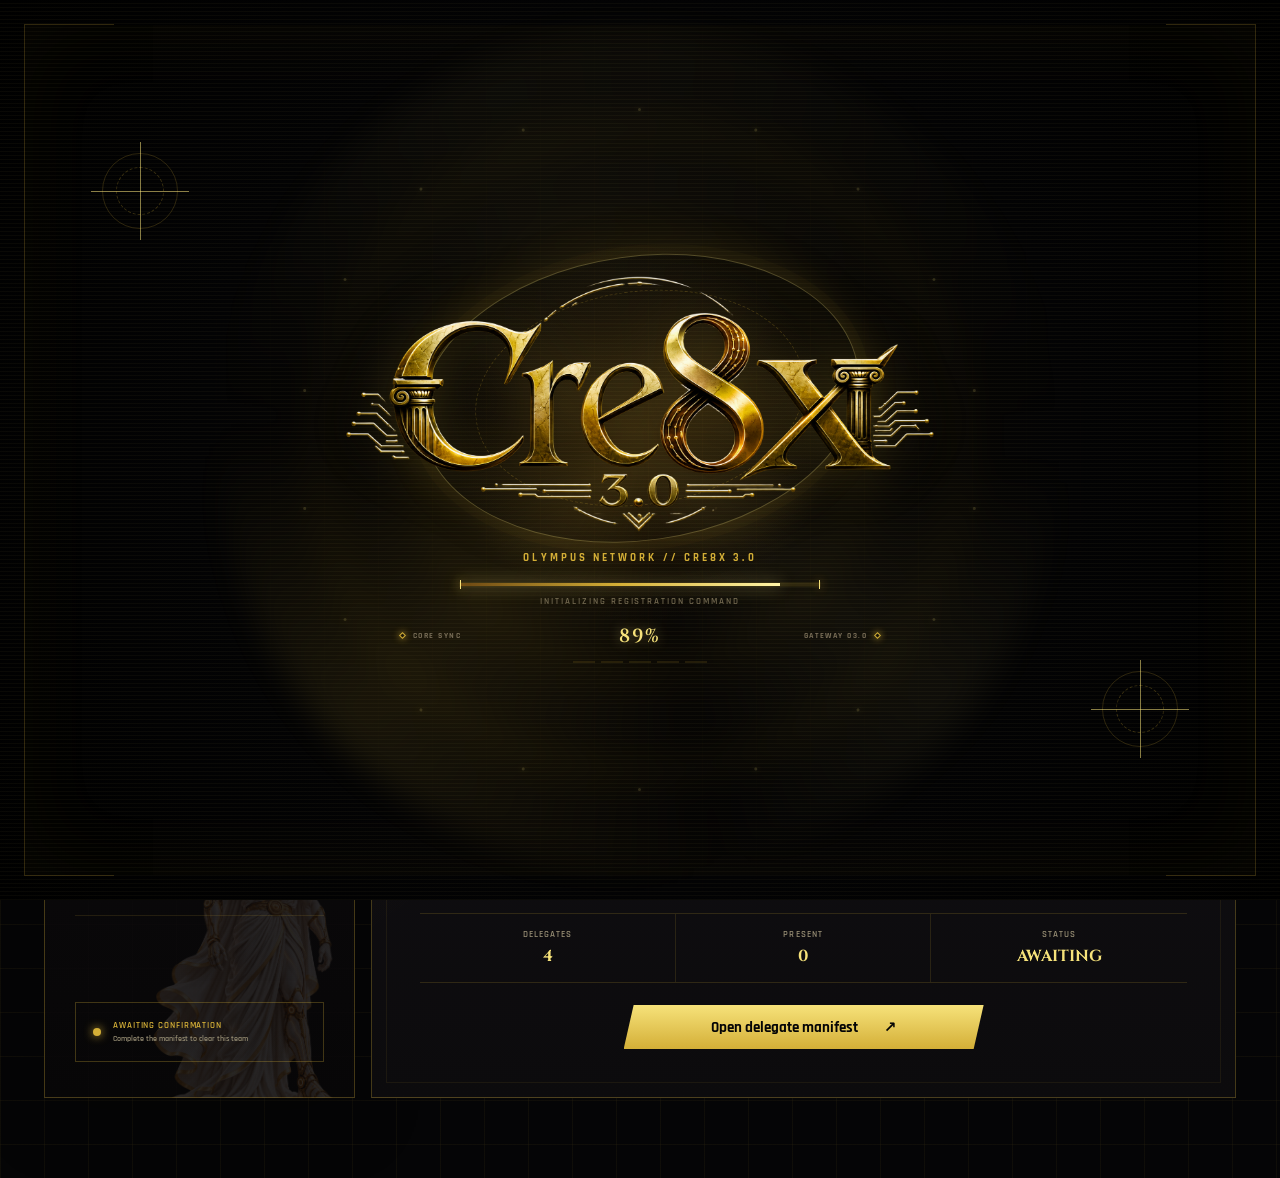
==== commit 7d952d76: "Add persistent light theme and improve manifest label" ====
--- a/checkin.html
+++ b/checkin.html
@@ -1,7 +1,7 @@
 <!doctype html>
 <html lang="en">
 <head>
-  <meta charset="UTF-8"><meta name="viewport" content="width=device-width, initial-scale=1.0"><meta name="theme-color" content="#080704"><link rel="icon" type="image/png" href="assets/cre8x-logo.png?v=3"><link rel="apple-touch-icon" href="assets/cre8x-logo.png?v=3">
+  <meta charset="UTF-8"><meta name="viewport" content="width=device-width, initial-scale=1.0"><meta name="theme-color" content="#080704"><script>try{document.documentElement.dataset.theme=localStorage.getItem("cre8x_theme_v1")==="light"?"light":"dark"}catch(_){document.documentElement.dataset.theme="dark"}</script><link rel="icon" type="image/png" href="assets/cre8x-logo.png?v=3"><link rel="apple-touch-icon" href="assets/cre8x-logo.png?v=3">
   <title>Check-in Desk · Cre8x 3.0</title>
   <link rel="preconnect" href="https://fonts.googleapis.com"><link rel="preconnect" href="https://fonts.gstatic.com" crossorigin>
   <link href="https://fonts.googleapis.com/css2?family=Cinzel:wght@500;700;900&family=Rajdhani:wght@500;600;700&display=swap" rel="stylesheet">
--- a/styles.css
+++ b/styles.css
@@ -1411,3 +1411,179 @@
   .manifest-ready i { animation: none; }
   .manifest-dialog,.member-modal-card { transform: none; }
 }
+
+/* ── THEME COMMAND + SUNLIT OLYMPUS ───────────────────────── */
+.theme-toggle {
+  height: 38px;
+  display: inline-flex;
+  align-items: center;
+  justify-content: center;
+  gap: 8px;
+  padding: 0 12px;
+  border: 1px solid rgba(212,175,55,.31);
+  background: linear-gradient(180deg, rgba(212,175,55,.07), rgba(5,5,6,.8));
+  color: var(--gold);
+  cursor: pointer;
+  font: 700 11px var(--sans);
+  letter-spacing: .08em;
+  text-transform: uppercase;
+  transition: color .2s,border-color .2s,background .25s,box-shadow .2s,transform .2s;
+}
+.theme-toggle:hover { color: var(--gold-bright); border-color: var(--gold); background: rgba(212,175,55,.11); box-shadow: 0 0 18px rgba(212,175,55,.08); transform: translateY(-1px); }
+.theme-icon { width: 15px; height: 15px; display: grid; place-items: center; }
+.theme-icon svg { width: 15px; height: 15px; fill: none; stroke: currentColor; stroke-width: 1.7; stroke-linecap: round; stroke-linejoin: round; }
+.theme-moon { display: none; }
+.theme-toggle.active .theme-sun { display: none; }
+.theme-toggle.active .theme-moon { display: grid; }
+.manifest-title-block .eyebrow { color: var(--gold-bright); font-size: 14px; line-height: 1.35; letter-spacing: .16em; text-shadow: 0 0 16px rgba(212,175,55,.18); }
+
+html[data-theme="light"] {
+  color-scheme: light;
+  --ink: #f4eedf;
+  --ink-soft: #eee4d0;
+  --surface: rgba(255,252,245,.9);
+  --surface-strong: #fffaf0;
+  --surface-hover: #f0e5cf;
+  --gold: #96650c;
+  --gold-bright: #b27a12;
+  --gold-pale: #4b330d;
+  --bronze: #74531c;
+  --ivory: #211b13;
+  --muted: #6d6254;
+  --line: rgba(118,82,18,.24);
+  --line-bright: rgba(145,96,8,.58);
+  --success: #1f784b;
+  --danger: #ad4137;
+}
+html[data-theme="light"] body {
+  background:
+    radial-gradient(900px 520px at 84% -8%, rgba(187,132,28,.2), transparent 68%),
+    linear-gradient(rgba(132,91,17,.065) 1px, transparent 1px) 0 0/44px 44px,
+    linear-gradient(90deg, rgba(132,91,17,.065) 1px, transparent 1px) 0 0/44px 44px,
+    #f4eedf;
+  color: var(--ivory);
+}
+html[data-theme="light"] body::before { opacity: .035; mix-blend-mode: multiply; }
+html[data-theme="light"] ::selection { background: #b27a12; color: #fffaf0; }
+html[data-theme="light"] ::-webkit-scrollbar-track { background: #eee4d0; }
+html[data-theme="light"] ::-webkit-scrollbar-thumb { background: #b99a60; border-color: #eee4d0; }
+
+html[data-theme="light"] .sidebar { background: rgba(255,252,245,.9); box-shadow: 0 10px 38px rgba(75,50,12,.11); }
+html[data-theme="light"] .nav-link { color: #685d4d; }
+html[data-theme="light"] .nav-link:hover,html[data-theme="light"] .nav-link.active { color: #7d5208; }
+html[data-theme="light"] .signal,html[data-theme="light"] .fullscreen-toggle,html[data-theme="light"] .theme-toggle { background: rgba(255,252,245,.72); }
+html[data-theme="light"] .theme-toggle.active { color: #70490a; border-color: rgba(150,101,12,.55); background: rgba(178,122,18,.1); box-shadow: inset 0 0 18px rgba(178,122,18,.06); }
+html[data-theme="light"] .fullscreen-toggle.active { color: #17663e; background: rgba(31,120,75,.08); }
+html[data-theme="light"] .button.ghost { color: #79510a; background: rgba(255,252,245,.64); }
+html[data-theme="light"] .button.ghost:hover { color: #553703; background: rgba(178,122,18,.11); }
+html[data-theme="light"] kbd { background: #eee3ce; color: #685b49; }
+
+html[data-theme="light"] .panel,
+html[data-theme="light"] .team-card,
+html[data-theme="light"] .reports-kpis article,
+html[data-theme="light"] .command-strip,
+html[data-theme="light"] .desk-toolbar,
+html[data-theme="light"] .intro-stats,
+html[data-theme="light"] .metric-card {
+  background: linear-gradient(180deg, rgba(255,253,248,.94), rgba(245,237,222,.9));
+  box-shadow: 0 18px 45px rgba(74,49,11,.07), inset 0 1px rgba(255,255,255,.9);
+}
+html[data-theme="light"] .queue-team strong,
+html[data-theme="light"] .member-identity strong,
+html[data-theme="light"] .member-academic span,
+html[data-theme="light"] .roster-report td:first-child { color: #241b10; }
+html[data-theme="light"] .queue-team small,
+html[data-theme="light"] .member-identity small,
+html[data-theme="light"] .member-academic small,
+html[data-theme="light"] .institution-row span,
+html[data-theme="light"] .roster-report td { color: #6a5d4d; }
+html[data-theme="light"] .command-card { background: rgba(255,252,245,.82); }
+html[data-theme="light"] .command-card:hover,html[data-theme="light"] .queue-item:hover { background: rgba(178,122,18,.075); }
+html[data-theme="light"] .status-pill:not(.checked) { color: #73521b; }
+html[data-theme="light"] .pulse-chart { background: repeating-linear-gradient(to top,transparent 0 51px,rgba(121,81,11,.1) 51px 52px); }
+
+html[data-theme="light"] .page-intro {
+  background: linear-gradient(90deg, rgba(255,253,247,.98) 0 50%, rgba(249,240,221,.72) 73%, rgba(255,252,244,.94));
+  box-shadow: 0 24px 65px rgba(76,49,7,.08), inset 0 1px rgba(255,255,255,.92);
+}
+html[data-theme="light"] .page-intro::before { opacity: .58; filter: sepia(.12) saturate(.92) contrast(1.1) drop-shadow(0 14px 20px rgba(72,47,10,.2)); }
+html[data-theme="light"] body[data-page="checkin"] .page-intro {
+  background: linear-gradient(90deg, rgba(255,253,247,.99) 0 43%, rgba(245,229,196,.68) 73%, rgba(255,252,245,.94)), radial-gradient(circle at 72% 46%, rgba(178,122,18,.18), transparent 34%);
+  border-color: rgba(145,96,8,.36);
+  box-shadow: inset 0 0 70px rgba(178,122,18,.035), 0 20px 55px rgba(70,44,7,.08);
+}
+
+html[data-theme="light"] body[data-page="dashboard"] .reference-hero {
+  background:
+    linear-gradient(90deg, rgba(255,253,247,.99) 0 38%, rgba(249,241,224,.76) 60%, rgba(247,232,201,.3)),
+    radial-gradient(circle at 72% 38%, rgba(178,122,18,.18), transparent 31%);
+  box-shadow: 0 28px 75px rgba(72,47,9,.1), inset 0 1px rgba(255,255,255,.94);
+}
+html[data-theme="light"] body[data-page="dashboard"] .hero-visual img { filter: saturate(.94) contrast(1.1) drop-shadow(0 25px 38px rgba(69,44,8,.27)) drop-shadow(0 0 18px rgba(178,122,18,.08)); }
+html[data-theme="light"] .visual-caption { background: rgba(255,251,242,.76); }
+html[data-theme="light"] .hero-status-rail { background: rgba(255,252,245,.82); box-shadow: 0 14px 36px rgba(69,44,8,.08), inset 0 1px rgba(255,255,255,.75); }
+html[data-theme="light"] body[data-page="dashboard"] .metric-card { background: linear-gradient(145deg,rgba(255,253,248,.98),rgba(240,229,207,.9)); }
+html[data-theme="light"] body[data-page="dashboard"] .dashboard-grid .panel,
+html[data-theme="light"] body[data-page="dashboard"] .command-strip { box-shadow: 0 20px 48px rgba(69,44,8,.08); }
+
+html[data-theme="light"] .team-select-wrap,
+html[data-theme="light"] .step-button,
+html[data-theme="light"] .inline-search,
+html[data-theme="light"] .filter-bar { background: rgba(255,252,245,.9); }
+html[data-theme="light"] .team-select-wrap option,
+html[data-theme="light"] .reset-select-shell select option { background: #fffaf0; color: #211b13; }
+html[data-theme="light"] .team-profile {
+  background: linear-gradient(180deg, rgba(255,253,248,.93), rgba(241,232,214,.88)), url("assets/zeus-guardian.png") right -30px bottom -26px/250px auto no-repeat;
+}
+html[data-theme="light"] .manifest-launch { background: linear-gradient(145deg,rgba(178,122,18,.07),transparent 40%),linear-gradient(180deg,rgba(255,253,248,.96),rgba(240,230,210,.91)); }
+html[data-theme="light"] .team-badge-large { background: rgba(255,252,245,.76); box-shadow: inset 0 0 0 7px #f6eddb,inset 0 0 0 8px rgba(150,101,12,.28),0 0 28px rgba(150,101,12,.09); }
+html[data-theme="light"] .manifest-launch-sigil { background: rgba(255,252,245,.84); box-shadow: inset 0 0 0 9px #f5ecd9,inset 0 0 0 10px rgba(150,101,12,.24),0 0 38px rgba(150,101,12,.1); }
+html[data-theme="light"] .desk-notes textarea,
+html[data-theme="light"] .member-modal-card input { color: #211b13; background: rgba(255,252,245,.86); }
+html[data-theme="light"] .team-card:hover { background: #fffaf0; box-shadow: 0 18px 45px rgba(70,45,8,.1); }
+html[data-theme="light"] .roster-report th { color: #704b0b; background: #eee3cd; }
+html[data-theme="light"] .report-donut { background: conic-gradient(var(--gold-bright) calc(var(--progress) * 1%), #ded2bc 0); }
+html[data-theme="light"] .report-donut::before { background: #fffaf0; }
+
+html[data-theme="light"] .search-dialog,
+html[data-theme="light"] .member-modal,
+html[data-theme="light"] .secure-reset-modal { background: rgba(61,43,16,.34); }
+html[data-theme="light"] .search-modal,
+html[data-theme="light"] .member-modal-card,
+html[data-theme="light"] .secure-reset-card { background: rgba(255,252,245,.96); box-shadow: 0 34px 100px rgba(55,36,8,.28),inset 0 1px rgba(255,255,255,.92); }
+html[data-theme="light"] .reset-modal-close,
+html[data-theme="light"] .secure-reset-card .scope-option,
+html[data-theme="light"] .reset-select-shell,
+html[data-theme="light"] .password-field { background: rgba(255,252,245,.9); color: #211b13; }
+html[data-theme="light"] .secure-reset-card .scope-option:has(input:checked) { background: linear-gradient(145deg,rgba(178,122,18,.13),rgba(255,252,245,.94)); }
+html[data-theme="light"] .password-field input,
+html[data-theme="light"] .reset-select-shell select,
+html[data-theme="light"] .search-field input { color: #211b13; }
+
+html[data-theme="light"] .manifest-modal { background: radial-gradient(circle at 50% 34%,rgba(178,122,18,.08),transparent 48%),rgba(70,50,18,.28); }
+html[data-theme="light"] .manifest-dialog {
+  border-color: rgba(145,96,8,.48);
+  background: radial-gradient(circle at 86% 4%,rgba(178,122,18,.13),transparent 25%),linear-gradient(135deg,rgba(255,255,255,.66),transparent 36%,rgba(178,122,18,.035) 72%),rgba(255,252,245,.87);
+  box-shadow: 0 42px 120px rgba(57,37,8,.28),0 0 72px rgba(150,101,12,.08),inset 0 1px rgba(255,255,255,.96),inset 0 -1px rgba(150,101,12,.13);
+}
+html[data-theme="light"] .manifest-dialog-head { background: linear-gradient(100deg,rgba(178,122,18,.1),rgba(255,255,255,.35) 42%,transparent 74%); }
+html[data-theme="light"] .manifest-overview { background: rgba(241,230,208,.66); box-shadow: inset 0 1px rgba(255,255,255,.72); }
+html[data-theme="light"] .manifest-scroll-region { background: linear-gradient(180deg,rgba(255,255,255,.22),rgba(125,82,12,.025)); scrollbar-color: #aa8645 #eee4d0; }
+html[data-theme="light"] .manifest-close { color: #5f5344; background: rgba(255,252,245,.82); }
+html[data-theme="light"] .manifest-dialog-actions { background: linear-gradient(90deg,rgba(178,122,18,.1),rgba(255,252,245,.86) 42%,rgba(248,239,221,.94)); box-shadow: 0 -18px 42px rgba(71,46,8,.08),inset 0 1px rgba(255,255,255,.82); }
+html[data-theme="light"] .member-row:hover { background: linear-gradient(90deg,rgba(178,122,18,.085),transparent 72%); }
+
+html[data-theme="light"] .preloader { color: #30230f; background: radial-gradient(circle at 50% 44%,rgba(178,122,18,.2),transparent 34%),#eee3cd; }
+html[data-theme="light"] .preloader::before { opacity: .28; }
+html[data-theme="light"] .preloader-grid { opacity: .3; mix-blend-mode: multiply; }
+html[data-theme="light"] .glitch-logo { filter: drop-shadow(0 14px 28px rgba(76,49,8,.18)); }
+html[data-theme="light"] .loader-kicker,html[data-theme="light"] .preloader-core > small { color: #73521b; }
+
+@media (max-width: 760px) {
+  .manifest-title-block .eyebrow { font-size: 12px; }
+}
+@media (max-width: 620px) {
+  .theme-toggle { width: 38px; padding: 0; }
+  .theme-label { display: none; }
+  .manifest-title-block .eyebrow { font-size: 12px; letter-spacing: .13em; }
+}
